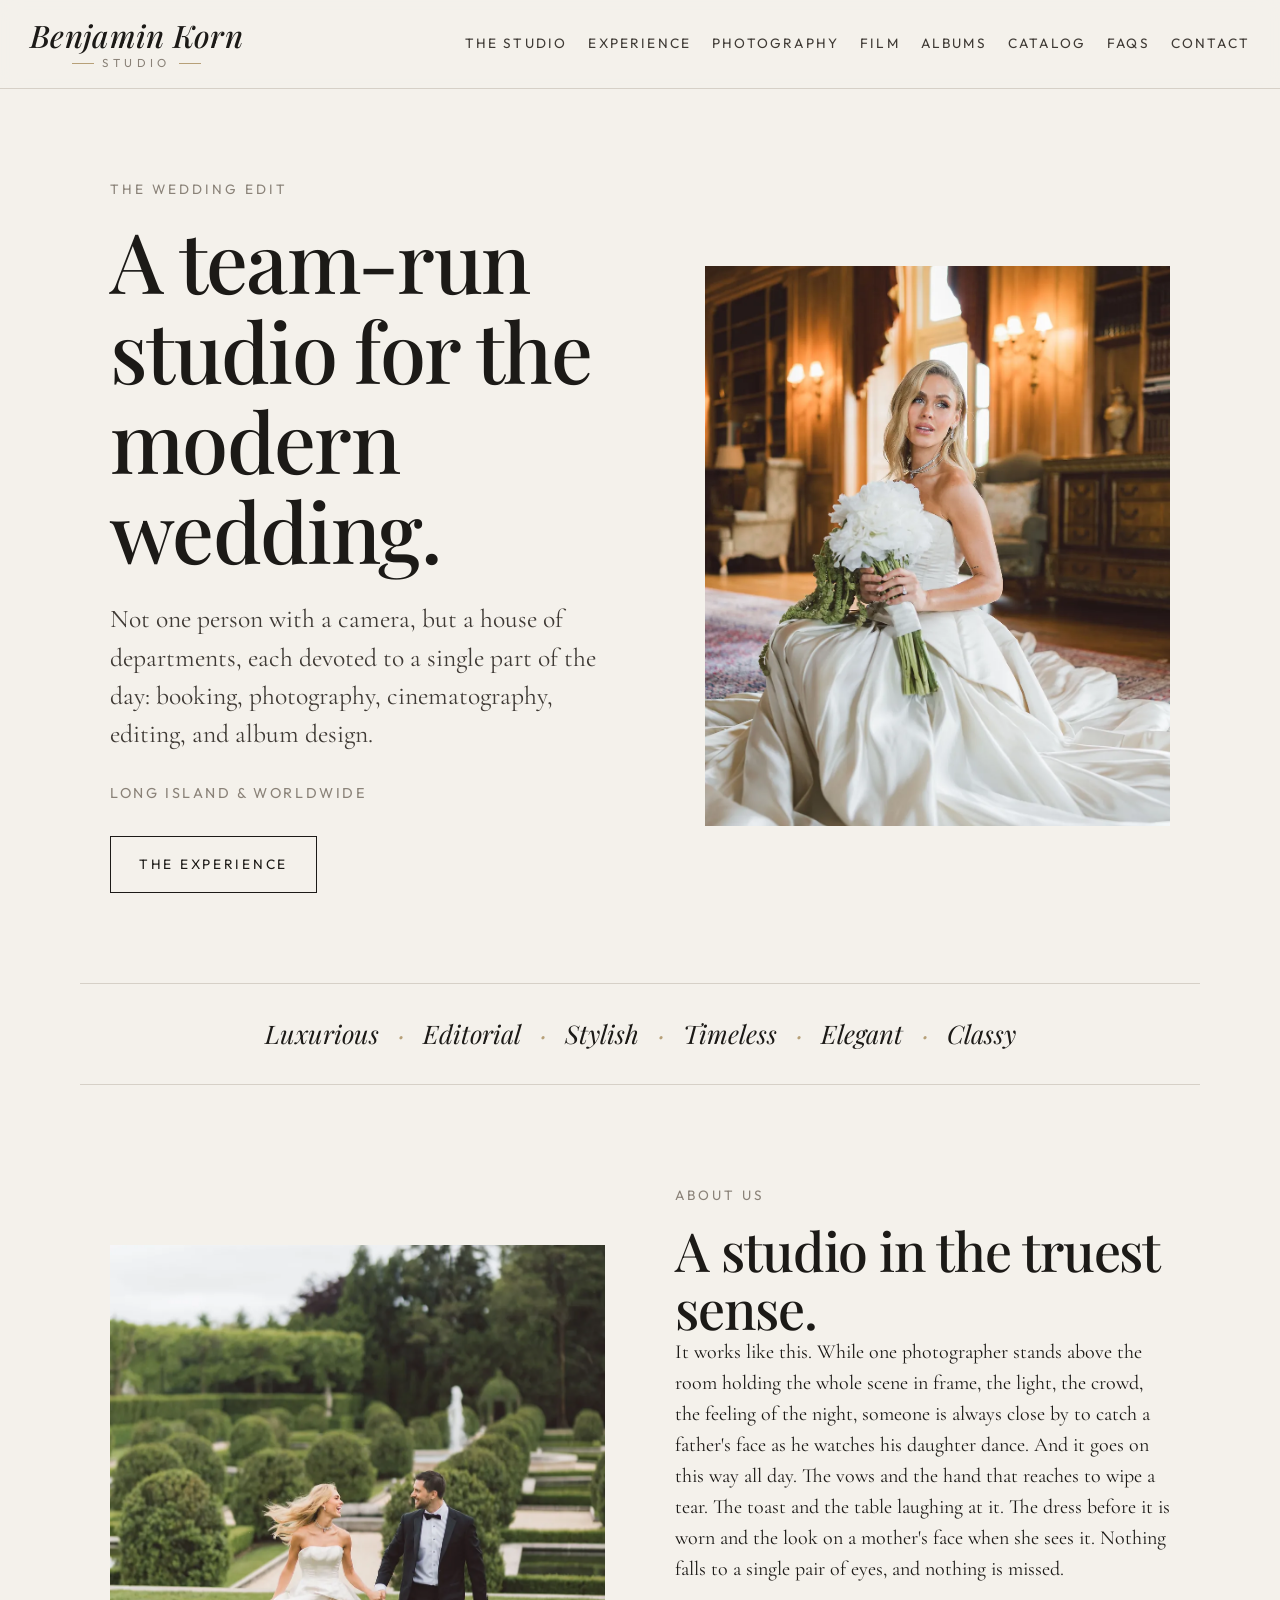
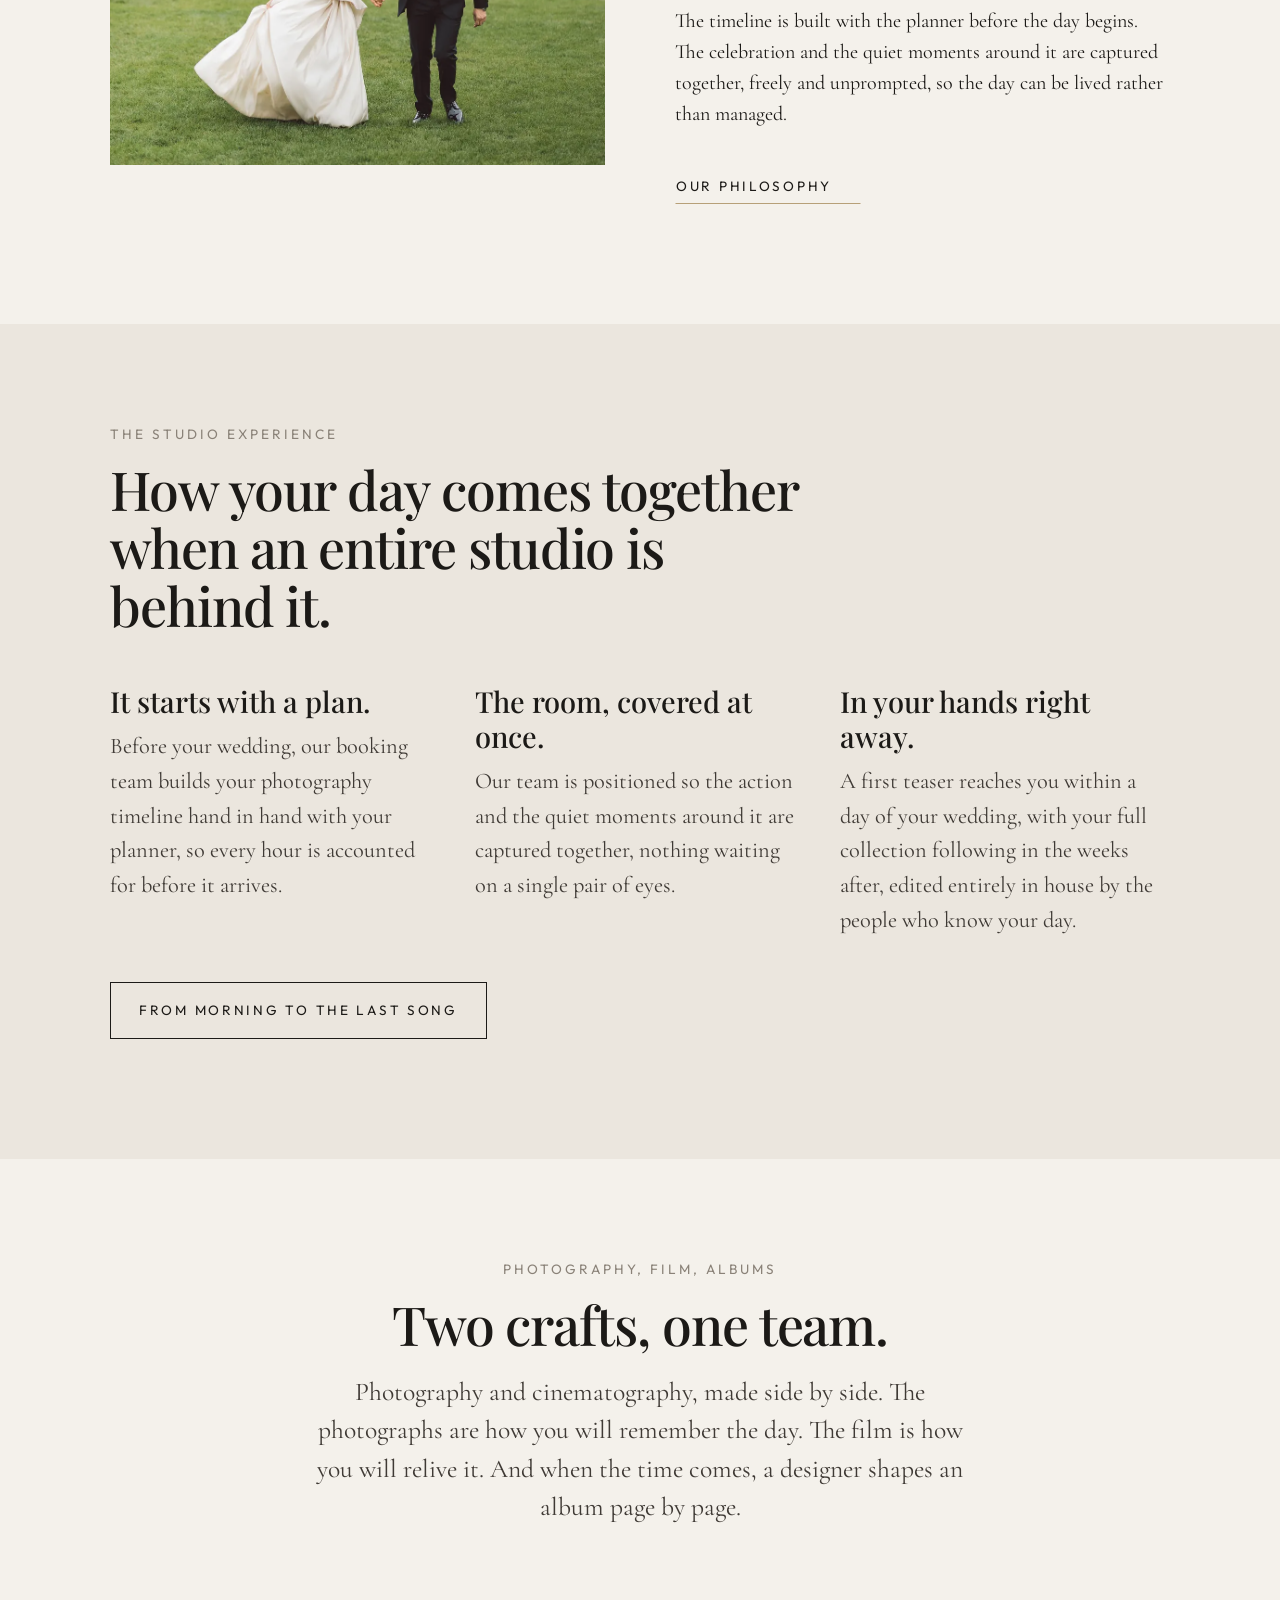
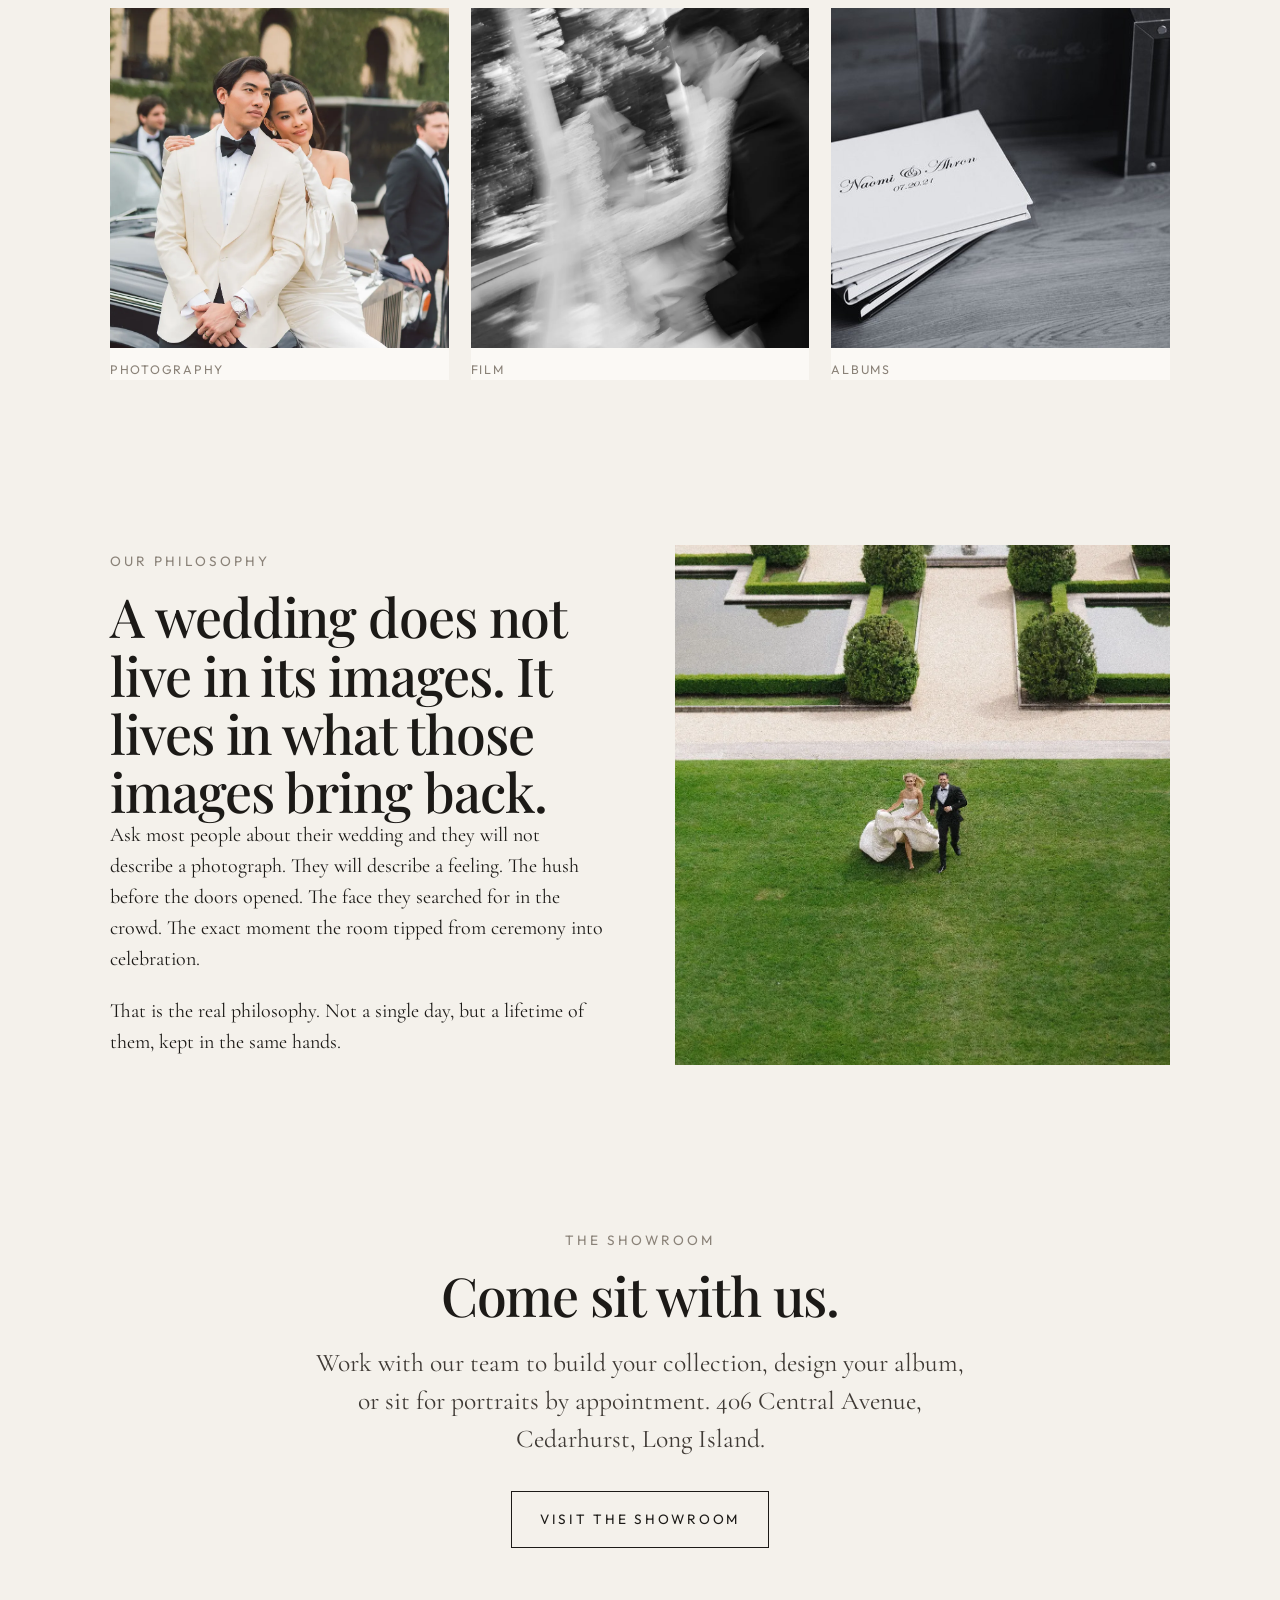
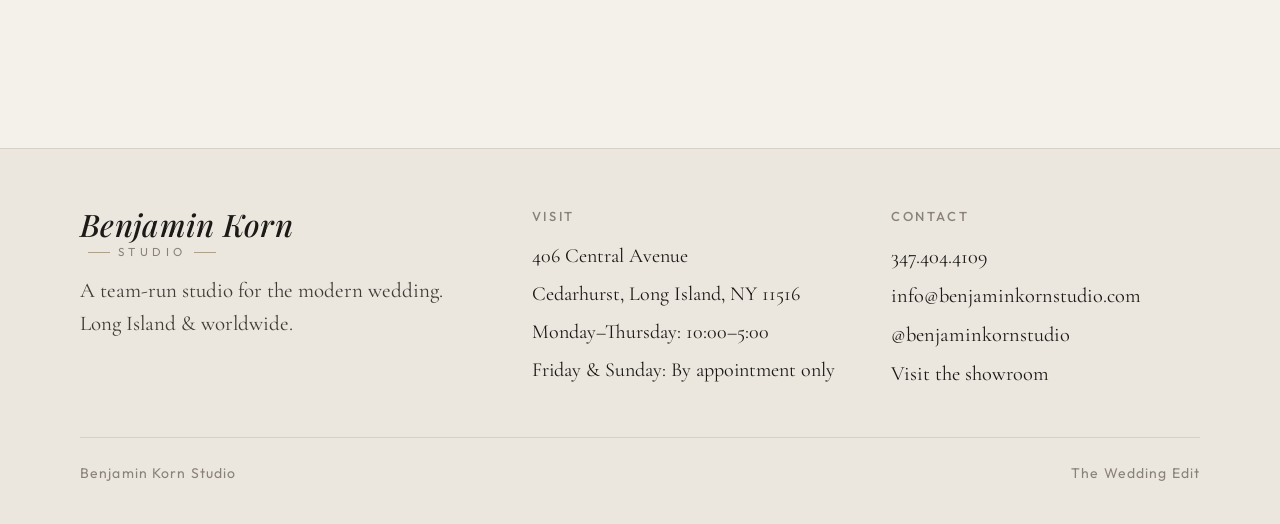
==== index.html @ 7029fe91 "Add files via upload" ====
<!DOCTYPE html>
<html lang="en">
<head>
  <meta charset="utf-8">
  <meta name="viewport" content="width=device-width, initial-scale=1">
  <title>Benjamin Korn Studio</title>
  <meta name="description" content="A team-run studio for the modern wedding. Long Island and worldwide. Photography, cinematography, and albums by Benjamin Korn Studio.">
  <link rel="preconnect" href="https://fonts.googleapis.com">
  <link rel="preconnect" href="https://fonts.gstatic.com" crossorigin>
  <link href="https://fonts.googleapis.com/css2?family=Cormorant+Garamond:ital,wght@0,400;0,500;0,600;1,400;1,500&family=Outfit:wght@300;400;500&family=Playfair+Display:ital,wght@0,400;0,500;0,600;1,400;1,500&display=swap" rel="stylesheet">
  <link rel="stylesheet" href="styles.css">
</head>
<body>
<header class="site-header">
  <div class="header-inner">
    <a class="logo" href="index.html">
      <span class="logo-script">Benjamin Korn</span>
      <span class="logo-sub">Studio</span>
    </a>
    <button class="nav-toggle" type="button" aria-label="Open menu" aria-expanded="false"><span></span></button>
    <nav>
        <a href="about.html">The Studio</a>
        <a href="experience.html">Experience</a>
        <a href="photography.html">Photography</a>
        <a href="cinematography.html">Film</a>
        <a href="albums.html">Albums</a>
        <a href="catalog.html">Catalog</a>
        <a href="faqs.html">FAQs</a>
        <a href="contact.html">Contact</a>
    </nav>
  </div>
</header>
<main>

<section class="hero">
  <div class="wrap hero-grid">
    <div class="reveal">
      <span class="kicker">The Wedding Edit</span>
      <h1>A team-run studio for the modern wedding.</h1>
      <p class="lede">Not one person with a camera, but a house of departments, each devoted to a single part of the day: booking, photography, cinematography, editing, and album design.</p>
      <p class="tag">Long Island &amp; worldwide</p>
      <p style="margin-top:1.6rem"><a class="btn" href="experience.html">The experience</a></p>
    </div>
    <figure class="frame frame-calm reveal">
      <img src="px-18253479854.webp" width="1067" height="1600" alt="A bride in a white gown, photographed in a sunlit room">
    </figure>
  </div>
</section>

<div class="style-row wrap reveal">
  <span>Luxurious</span><span>Editorial</span><span>Stylish</span><span>Timeless</span><span>Elegant</span><span>Classy</span>
</div>

<section class="section">
  <div class="wrap split">
    <figure class="frame frame-calm frame-low reveal">
      <img src="px-18253479932.webp" width="1067" height="1600" alt="A couple walking a formal garden path">
    </figure>
    <div class="split-text reveal">
      <span class="kicker">About us</span>
      <h2>A studio in the truest sense.</h2>
      <div class="prose">
        <p>It works like this. While one photographer stands above the room holding the whole scene in frame, the light, the crowd, the feeling of the night, someone is always close by to catch a father's face as he watches his daughter dance. And it goes on this way all day. The vows and the hand that reaches to wipe a tear. The toast and the table laughing at it. The dress before it is worn and the look on a mother's face when she sees it. Nothing falls to a single pair of eyes, and nothing is missed.</p>
        <p>The timeline is built with the planner before the day begins. The celebration and the quiet moments around it are captured together, freely and unprompted, so the day can be lived rather than managed.</p>
      </div>
      <p style="margin-top:1.4rem"><a class="btn btn-ghost" href="about.html">Our philosophy</a></p>
    </div>
  </div>
</section>

<section class="section" style="background:var(--bg-warm)">
  <div class="wrap">
    <div class="reveal" style="max-width:36rem;margin-bottom:2.5rem">
      <span class="kicker">The studio experience</span>
      <h2>How your day comes together when an entire studio is behind it.</h2>
    </div>
    <div class="steps">
      <article class="step reveal">
        <h3>It starts with a plan.</h3>
        <p>Before your wedding, our booking team builds your photography timeline hand in hand with your planner, so every hour is accounted for before it arrives.</p>
      </article>
      <article class="step reveal">
        <h3>The room, covered at once.</h3>
        <p>Our team is positioned so the action and the quiet moments around it are captured together, nothing waiting on a single pair of eyes.</p>
      </article>
      <article class="step reveal">
        <h3>In your hands right away.</h3>
        <p>A first teaser reaches you within a day of your wedding, with your full collection following in the weeks after, edited entirely in house by the people who know your day.</p>
      </article>
    </div>
    <p class="reveal" style="margin-top:2.2rem"><a class="btn" href="experience.html">From morning to the last song</a></p>
  </div>
</section>

<section class="section">
  <div class="wrap">
    <div class="reveal" style="text-align:center;max-width:34rem;margin:0 auto 2.5rem">
      <span class="kicker">Photography, film, albums</span>
      <h2>Two crafts, one team.</h2>
      <p class="lede" style="margin:1rem auto 0">Photography and cinematography, made side by side. The photographs are how you will remember the day. The film is how you will relive it. And when the time comes, a designer shapes an album page by page.</p>
    </div>
    <div class="trio">
      <figure class="frame reveal">
        <img src="px-18253474920.webp" width="1067" height="1600" alt="A couple with their wedding party and a vintage car">
        <figcaption class="img-caption"><a href="photography.html">Photography</a></figcaption>
      </figure>
      <figure class="frame reveal">
        <img src="px-20918813502.webp" width="1067" height="1600" alt="A couple in motion, photographed for film">
        <figcaption class="img-caption"><a href="cinematography.html">Film</a></figcaption>
      </figure>
      <figure class="frame reveal">
        <img src="photo-29.jpg" width="800" height="533" alt="Handcrafted wedding albums">
        <figcaption class="img-caption"><a href="albums.html">Albums</a></figcaption>
      </figure>
    </div>
  </div>
</section>

<section class="section-tight">
  <div class="wrap split">
    <div class="split-text reveal">
      <span class="kicker">Our philosophy</span>
      <h2>A wedding does not live in its images. It lives in what those images bring back.</h2>
      <div class="prose">
        <p>Ask most people about their wedding and they will not describe a photograph. They will describe a feeling. The hush before the doors opened. The face they searched for in the crowd. The exact moment the room tipped from ceremony into celebration.</p>
        <p>That is the real philosophy. Not a single day, but a lifetime of them, kept in the same hands.</p>
      </div>
    </div>
    <figure class="frame frame-calm reveal">
      <img src="px-18253480000.webp" width="1067" height="1600" alt="A couple seated on a formal garden lawn">
    </figure>
  </div>
</section>

<section class="section" style="text-align:center">
  <div class="wrap reveal" style="max-width:36rem;margin:0 auto">
    <span class="kicker">The showroom</span>
    <h2>Come sit with us.</h2>
    <p class="lede" style="margin:1rem auto 1.6rem">Work with our team to build your collection, design your album, or sit for portraits by appointment. 406 Central Avenue, Cedarhurst, Long Island.</p>
    <a class="btn" href="contact.html">Visit the showroom</a>
  </div>
</section>

</main>
<footer class="site-footer">
  <div class="footer-inner">
    <div class="footer-brand">
      <a class="logo" href="index.html">
        <span class="logo-script">Benjamin Korn</span>
        <span class="logo-sub">Studio</span>
      </a>
      <p>A team-run studio for the modern wedding. Long Island &amp; worldwide.</p>
    </div>
    <div>
      <h3>Visit</h3>
      <ul>
        <li>406 Central Avenue</li>
        <li>Cedarhurst, Long Island, NY 11516</li>
        <li>Monday–Thursday: 10:00–5:00</li>
        <li>Friday &amp; Sunday: By appointment only</li>
      </ul>
    </div>
    <div>
      <h3>Contact</h3>
      <ul>
        <li><a href="tel:+13474044109">347.404.4109</a></li>
        <li><a href="mailto:info@benjaminkornstudio.com">info@benjaminkornstudio.com</a></li>
        <li><a href="https://www.instagram.com/benjaminkornstudio/">@benjaminkornstudio</a></li>
        <li><a href="contact.html">Visit the showroom</a></li>
      </ul>
    </div>
  </div>
  <div class="footer-meta">
    <span>Benjamin Korn Studio</span>
    <span>The Wedding Edit</span>
  </div>
</footer>
<script src="main.js"></script>
</body>
</html>
---- styles.css ----
/* Benjamin Korn Studio — first draft
   Palette: off-white / stone / ink
   Type: Playfair Display + Cormorant Garamond (serif) and Outfit (sans)
*/
:root{
  --bg:#F4F1EB;
  --bg-warm:#EBE6DE;
  --paper:#FBF9F5;
  --stone:#B7AFA4;
  --stone-dark:#8A8278;
  --ink:#1C1A17;
  --ink-soft:#3F3A35;
  --line:#D6D0C7;
  --gold:#B7A078;
  --gold-dim:#C9B89A;
  --max:1120px;
  --wide:1280px;
  --serif:"Playfair Display",Georgia,serif;
  --serif-body:"Cormorant Garamond",Georgia,serif;
  --sans:"Outfit",system-ui,sans-serif;
  --ease:cubic-bezier(.22,.61,.36,1);
}
*{box-sizing:border-box}
html{scroll-behavior:smooth}
html,body{margin:0;padding:0;background:var(--bg);color:var(--ink);font-family:var(--serif-body);font-size:20px;line-height:1.55;font-weight:400;-webkit-font-smoothing:antialiased}
img{max-width:100%;height:auto;display:block;color:var(--stone-dark)}
figure{margin:0}
:focus-visible{outline:1px solid var(--gold);outline-offset:3px}
a{color:inherit;text-decoration:none}
button{font:inherit;background:none;border:0;color:inherit;cursor:pointer}
.sr-only{position:absolute;width:1px;height:1px;overflow:hidden;clip:rect(0,0,0,0)}

/* Header */
.site-header{position:sticky;top:0;z-index:40;background:rgba(244,241,235,.92);backdrop-filter:blur(10px);border-bottom:1px solid var(--line)}
.header-inner{max-width:var(--wide);margin:0 auto;padding:1rem 1.5rem;display:flex;align-items:center;justify-content:space-between;gap:1.5rem}
.logo{display:flex;flex-direction:column;align-items:center;line-height:1;flex:0 0 auto}
.logo-script{font-family:var(--serif);font-style:italic;font-weight:500;font-size:1.55rem;letter-spacing:.01em}
.logo-sub{font-family:var(--sans);font-weight:400;font-size:.58rem;letter-spacing:.38em;text-transform:uppercase;color:var(--stone-dark);margin-top:.28rem}
.logo-sub::before,.logo-sub::after{content:"";display:inline-block;width:1.1rem;height:1px;background:var(--gold);vertical-align:middle;margin:0 .4rem}
nav{display:flex;flex-wrap:wrap;gap:.15rem 1.05rem;justify-content:flex-end}
nav a{font-family:var(--sans);font-size:.68rem;letter-spacing:.16em;text-transform:uppercase;color:var(--ink-soft);padding:.25rem 0;border-bottom:1px solid transparent;transition:color .3s var(--ease),border-color .3s}
nav a:hover,nav a[aria-current="page"]{color:var(--ink);border-bottom-color:var(--gold)}
.nav-toggle{display:none;width:2.4rem;height:2.4rem;position:relative}
.nav-toggle span,.nav-toggle span:before,.nav-toggle span:after{position:absolute;left:.5rem;right:.5rem;height:1px;background:var(--ink);content:"";transition:transform .3s}
.nav-toggle span{top:50%}
.nav-toggle span:before{top:-6px}
.nav-toggle span:after{top:6px}
.nav-toggle[aria-expanded="true"] span{background:transparent}
.nav-toggle[aria-expanded="true"] span:before{top:0;transform:rotate(45deg)}
.nav-toggle[aria-expanded="true"] span:after{top:0;transform:rotate(-45deg)}

/* Footer */
.site-footer{border-top:1px solid var(--line);margin-top:5rem;padding:3rem 1.5rem 2rem;background:var(--bg-warm)}
.footer-inner{max-width:var(--max);margin:0 auto;display:grid;grid-template-columns:1.3fr 1fr 1fr;gap:2.5rem}
.footer-brand .logo{align-items:flex-start}
.footer-brand p{margin:.9rem 0 0;font-size:1.05rem;max-width:20rem;color:var(--ink-soft)}
.site-footer h3{font-family:var(--sans);font-size:.65rem;letter-spacing:.2em;text-transform:uppercase;font-weight:500;margin:0 0 .8rem;color:var(--stone-dark)}
.site-footer ul{list-style:none;margin:0;padding:0}
.site-footer li{margin:0 0 .35rem}
.site-footer a{font-size:1.02rem}
.site-footer a:hover{color:var(--gold)}
.footer-meta{max-width:var(--max);margin:2rem auto 0;padding-top:1.25rem;border-top:1px solid var(--line);display:flex;justify-content:space-between;gap:1rem;flex-wrap:wrap;font-family:var(--sans);font-size:.7rem;letter-spacing:.08em;color:var(--stone-dark)}

/* Layout */
.wrap{max-width:var(--max);margin:0 auto;padding:0 1.5rem}
.section{padding:5rem 0}
.section-tight{padding:3.25rem 0}
.kicker{font-family:var(--sans);font-size:.68rem;letter-spacing:.22em;text-transform:uppercase;color:var(--stone-dark);display:block;margin-bottom:.75rem}
h1,h2,.display{font-family:var(--serif);font-weight:500;letter-spacing:-.02em;line-height:1.08;margin:0}
h1{font-size:clamp(2.6rem,6.5vw,5.1rem)}
h2{font-size:clamp(2rem,4.2vw,3.4rem)}
h3{font-family:var(--serif);font-weight:500;font-size:clamp(1.35rem,2.2vw,1.8rem);margin:0 0 .5rem;line-height:1.2}
.lede{font-size:clamp(1.2rem,2vw,1.45rem);line-height:1.5;color:var(--ink-soft);max-width:38rem}
.prose{max-width:40rem}
.prose p{margin:0 0 1.05rem}
.prose p:last-child{margin-bottom:0}
.split{display:grid;grid-template-columns:1fr 1fr;gap:3.5rem;align-items:center}
.split.reverse{direction:rtl}
.split.reverse>*{direction:ltr}
.split-text{max-width:34rem}
.rule{border:0;border-top:1px solid var(--line);margin:0}
.btn{display:inline-block;font-family:var(--sans);font-size:.68rem;letter-spacing:.2em;text-transform:uppercase;padding:.85rem 1.4rem;border:1px solid var(--ink);color:var(--ink);transition:background .3s,color .3s}
.btn:hover{background:var(--ink);color:var(--bg)}
.btn-ghost{border-color:transparent;padding-left:0;border-bottom:1px solid var(--gold);border-radius:0;padding-bottom:.3rem}
.btn-ghost:hover{background:none;color:var(--ink);border-bottom-color:var(--ink)}

/* Imagery — calm, contained, not full-bleed */
.frame{background:var(--paper);padding:0}
.frame img{width:100%;height:auto;object-fit:cover}
.frame-portrait{max-width:26rem}
.frame-calm img{width:100%;height:520px;max-height:520px;object-fit:cover;object-position:center 48%}
.frame-low img{object-position:center 62%}
.img-caption{font-family:var(--sans);font-size:.62rem;letter-spacing:.14em;text-transform:uppercase;color:var(--stone-dark);margin-top:.6rem}
.pair{display:grid;grid-template-columns:1fr 1fr;gap:1.25rem;align-items:end}
.trio{display:grid;grid-template-columns:1fr 1fr 1fr;gap:1.1rem;align-items:end}
.trio .frame img{width:100%;height:340px;max-height:340px;object-fit:cover;object-position:center 45%}
.trio .frame:nth-child(2){margin-top:1.6rem}
.trio .frame:nth-child(3){margin-top:.8rem}
.gallery{display:grid;grid-template-columns:repeat(2,1fr);gap:1.25rem 1.1rem}
.gallery.tight{grid-template-columns:repeat(4,1fr);gap:.85rem}
.gallery figure{margin:0}
.gallery .frame img,.gallery img{width:100%;height:380px;max-height:380px;object-fit:cover}

/* Hero */
.hero{padding:4.5rem 0 3.5rem}
.hero-grid{display:grid;grid-template-columns:1.05fr .95fr;gap:4rem;align-items:center}
.hero .frame img{width:100%;height:560px;max-height:560px;object-fit:cover;object-position:center 42%}
.hero h1{margin:.15rem 0 1.1rem}
.hero .tag{font-family:var(--sans);font-size:.72rem;letter-spacing:.18em;text-transform:uppercase;color:var(--stone-dark);margin-top:1.4rem}

/* Style words */
.style-row{display:flex;flex-wrap:wrap;justify-content:center;gap:.15rem 0;padding:1.5rem 0;border-top:1px solid var(--line);border-bottom:1px solid var(--line)}
.style-row span{font-family:var(--serif);font-style:italic;font-size:clamp(1.15rem,2vw,1.55rem);color:var(--ink);padding:0 1.1rem;position:relative}
.style-row span+span:before{content:"·";position:absolute;left:-.15rem;color:var(--gold)}

/* Cards / steps */
.steps{display:grid;grid-template-columns:repeat(3,1fr);gap:2rem 1.75rem}
.step h3{font-family:var(--serif);font-size:1.45rem}
.step p{margin:.4rem 0 0;color:var(--ink-soft);font-size:1.12rem}
.depts{display:grid;grid-template-columns:1fr 1fr;gap:1.75rem 2.5rem}
.dept h3{font-family:var(--sans);font-size:.72rem;letter-spacing:.16em;text-transform:uppercase;font-weight:500}
.faq-list{max-width:46rem;margin:0 auto}
.faq-item{border-top:1px solid var(--line);padding:1.35rem 0}
.faq-item:last-child{border-bottom:1px solid var(--line)}
.faq-item h3{font-size:1.35rem}
.faq-item p{margin:.4rem 0 0;color:var(--ink-soft)}

/* Catalog spreads */
.spreads{display:grid;grid-template-columns:repeat(3,1fr);gap:1.2rem}
.spreads img{width:100%;box-shadow:0 8px 30px rgba(28,26,23,.06);background:#fff}

/* Contact */
.contact-grid{display:grid;grid-template-columns:1fr 1fr;gap:3.5rem}
.contact-block p{margin:.2rem 0;font-size:1.2rem}
.contact-block a:hover{border-bottom:1px solid var(--gold)}

/* Motion */
.reveal{opacity:0;transform:translateY(18px);animation:none}
.reveal.in{animation:rise .9s var(--ease) forwards}
@keyframes rise{to{opacity:1;transform:none}}
@media (prefers-reduced-motion:reduce){
  .reveal,.reveal.in{opacity:1;transform:none;animation:none}
  html{scroll-behavior:auto}
}

@media (max-width:860px){
  html,body{font-size:18px}
  .header-inner{flex-wrap:wrap}
  .nav-toggle{display:block}
  nav{display:none;width:100%;flex-direction:column;gap:.5rem;padding:.5rem 0 1rem}
  nav.open{display:flex}
  .hero{padding:1.75rem 0 2rem}
  .hero-grid .frame{order:-1;margin-bottom:1.75rem}
  .hero .frame img{height:360px;max-height:360px;object-position:center 40%}
  .hero-grid,.split,.split.reverse,.pair,.trio,.steps,.depts,.footer-inner,.contact-grid,.gallery.tight,.spreads{grid-template-columns:1fr;direction:ltr}
  .trio .frame:nth-child(2),.trio .frame:nth-child(3){margin-top:0}
  .frame-calm img{height:400px;max-height:400px}
  .trio .frame img{height:300px;max-height:300px}
  .gallery .frame img,.gallery img{height:280px;max-height:280px}
  .btn{text-align:center}
  .section{padding:3.25rem 0}
  .gallery{grid-template-columns:1fr 1fr}
}
@media (max-width:520px){
  .gallery{grid-template-columns:1fr}
  nav a{font-size:.78rem}
}
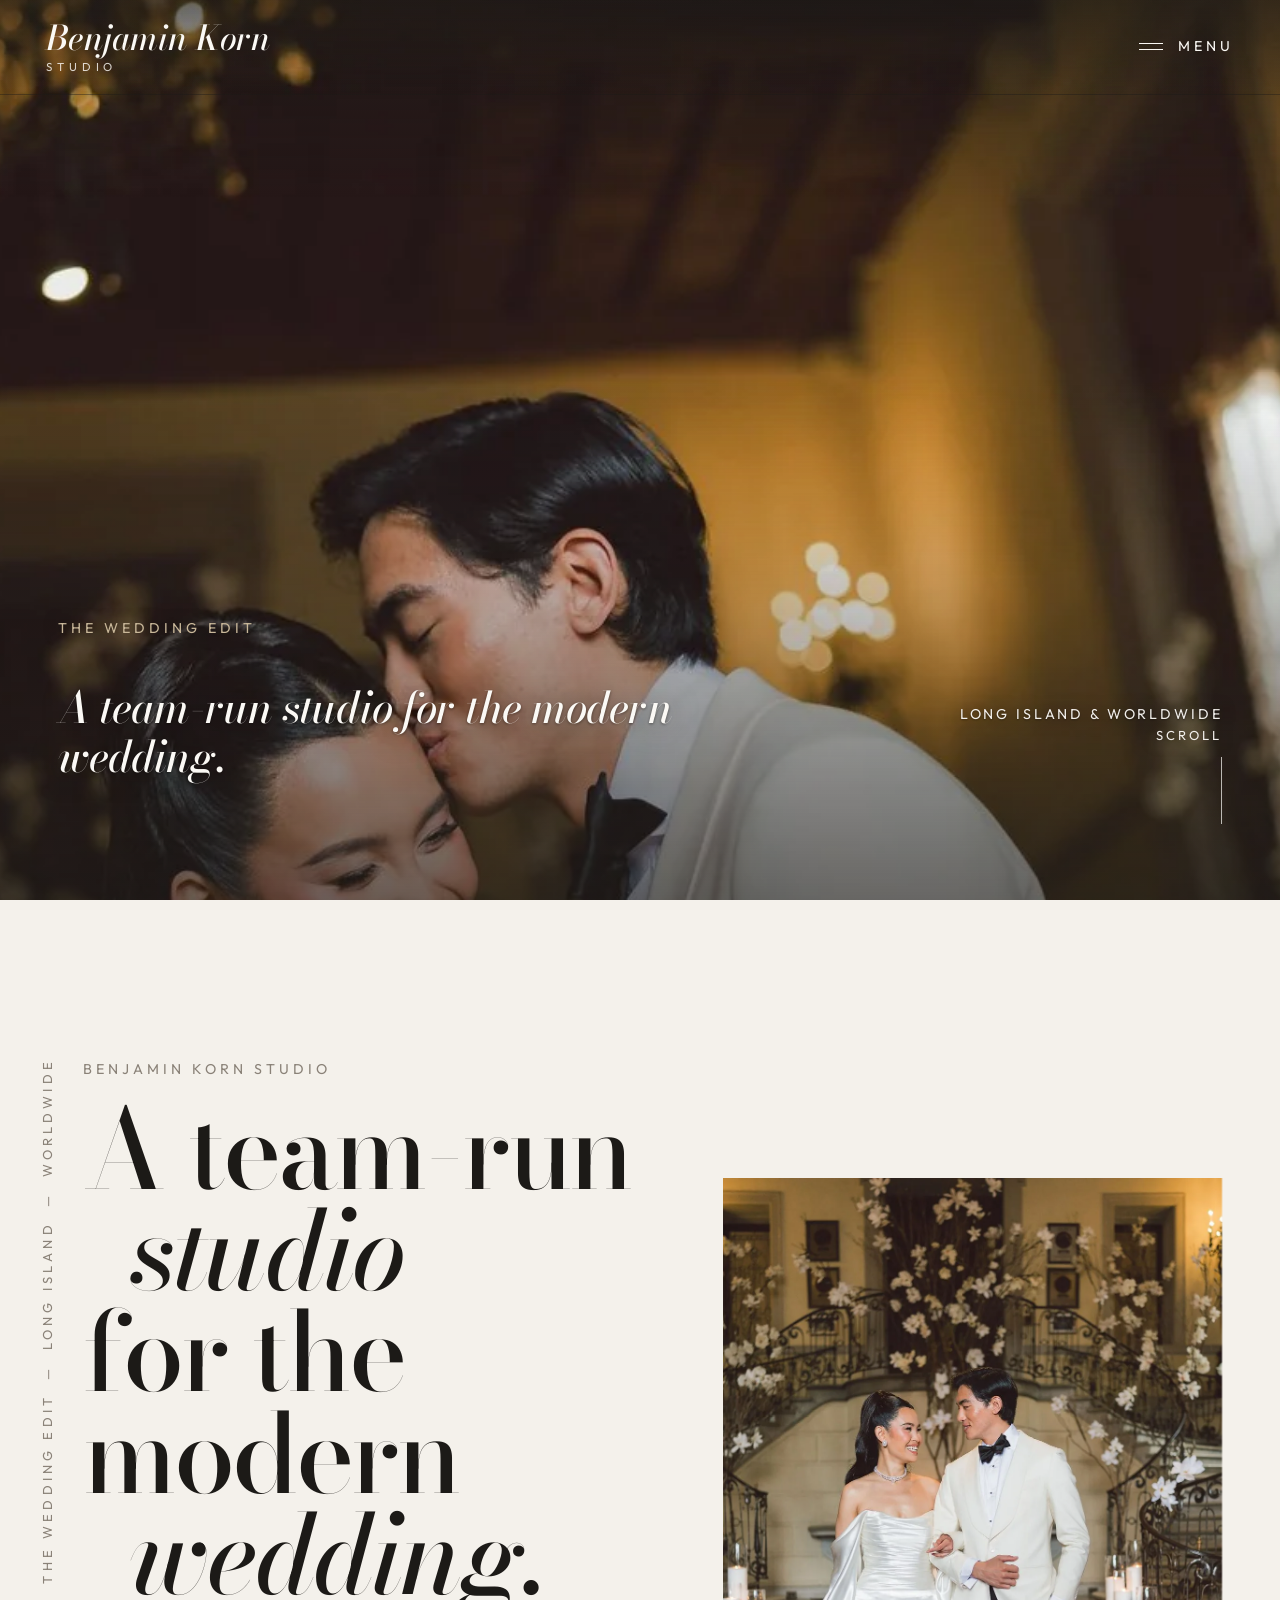
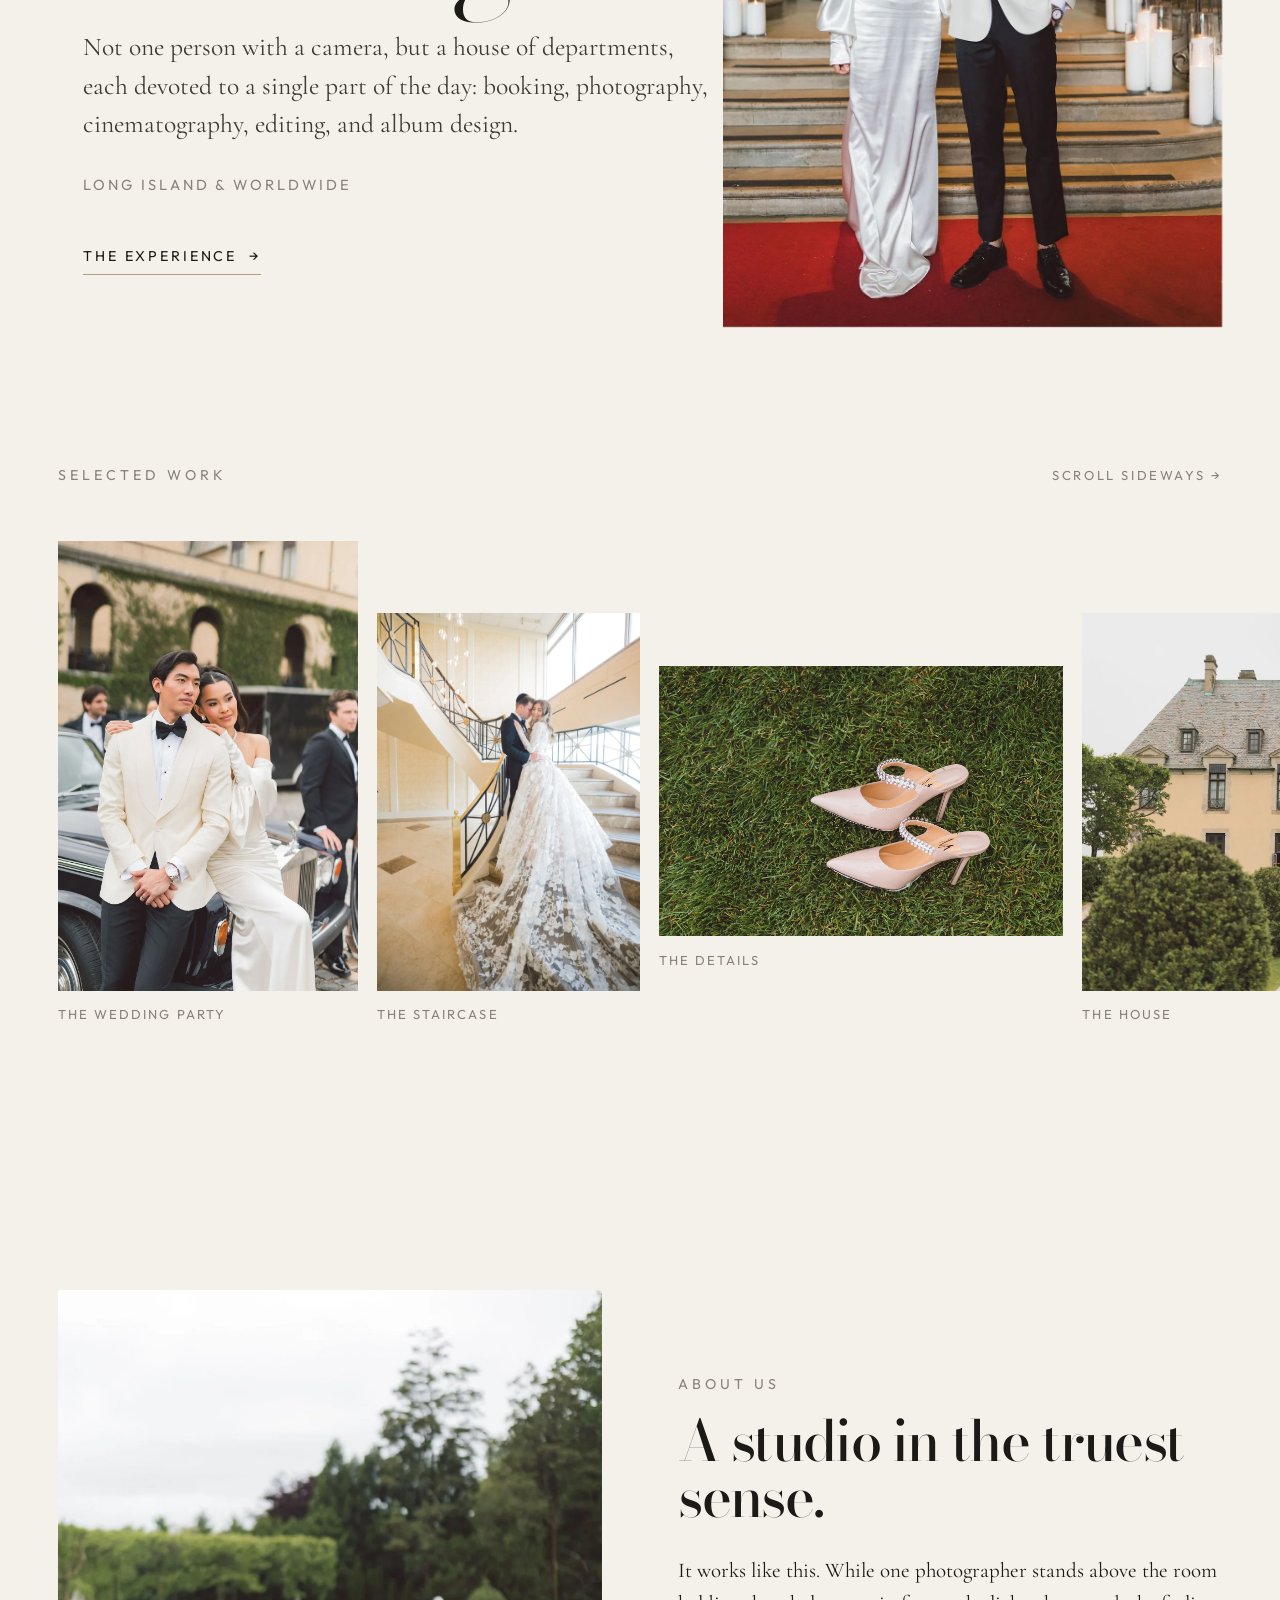
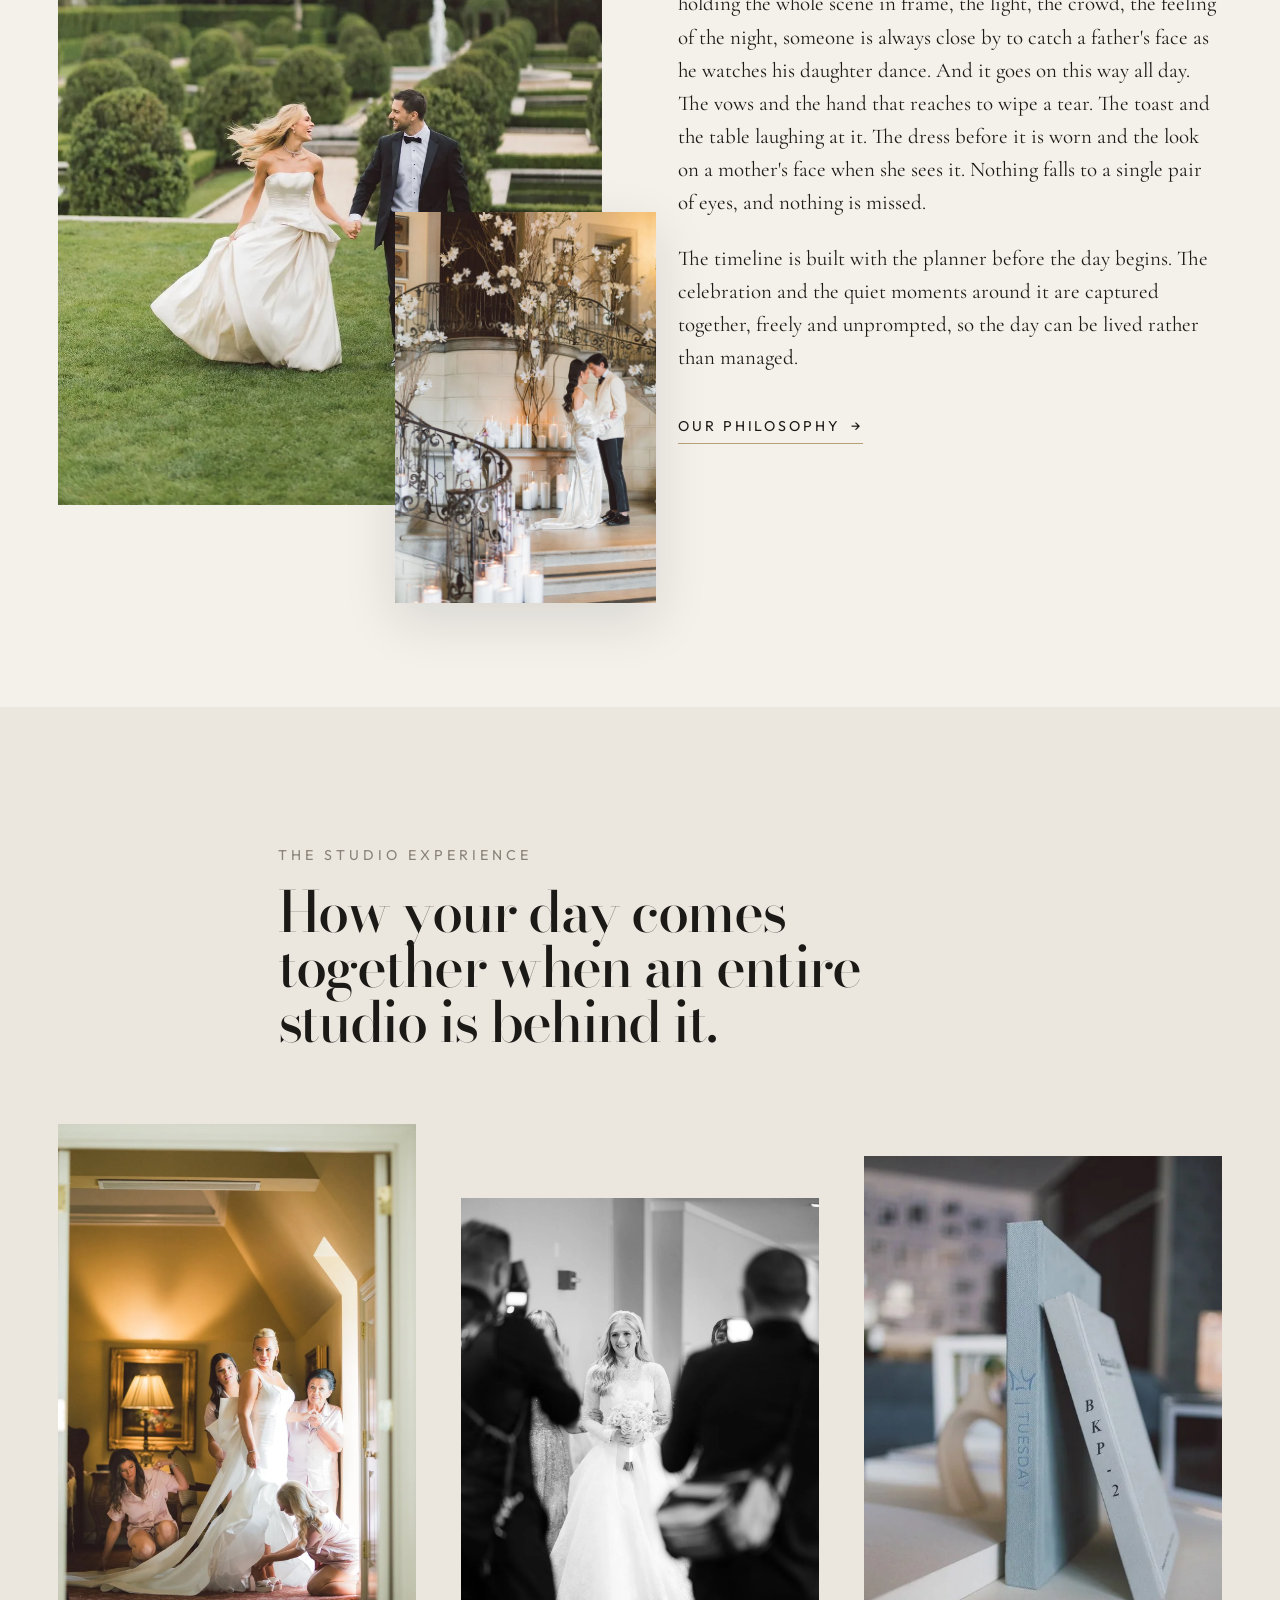
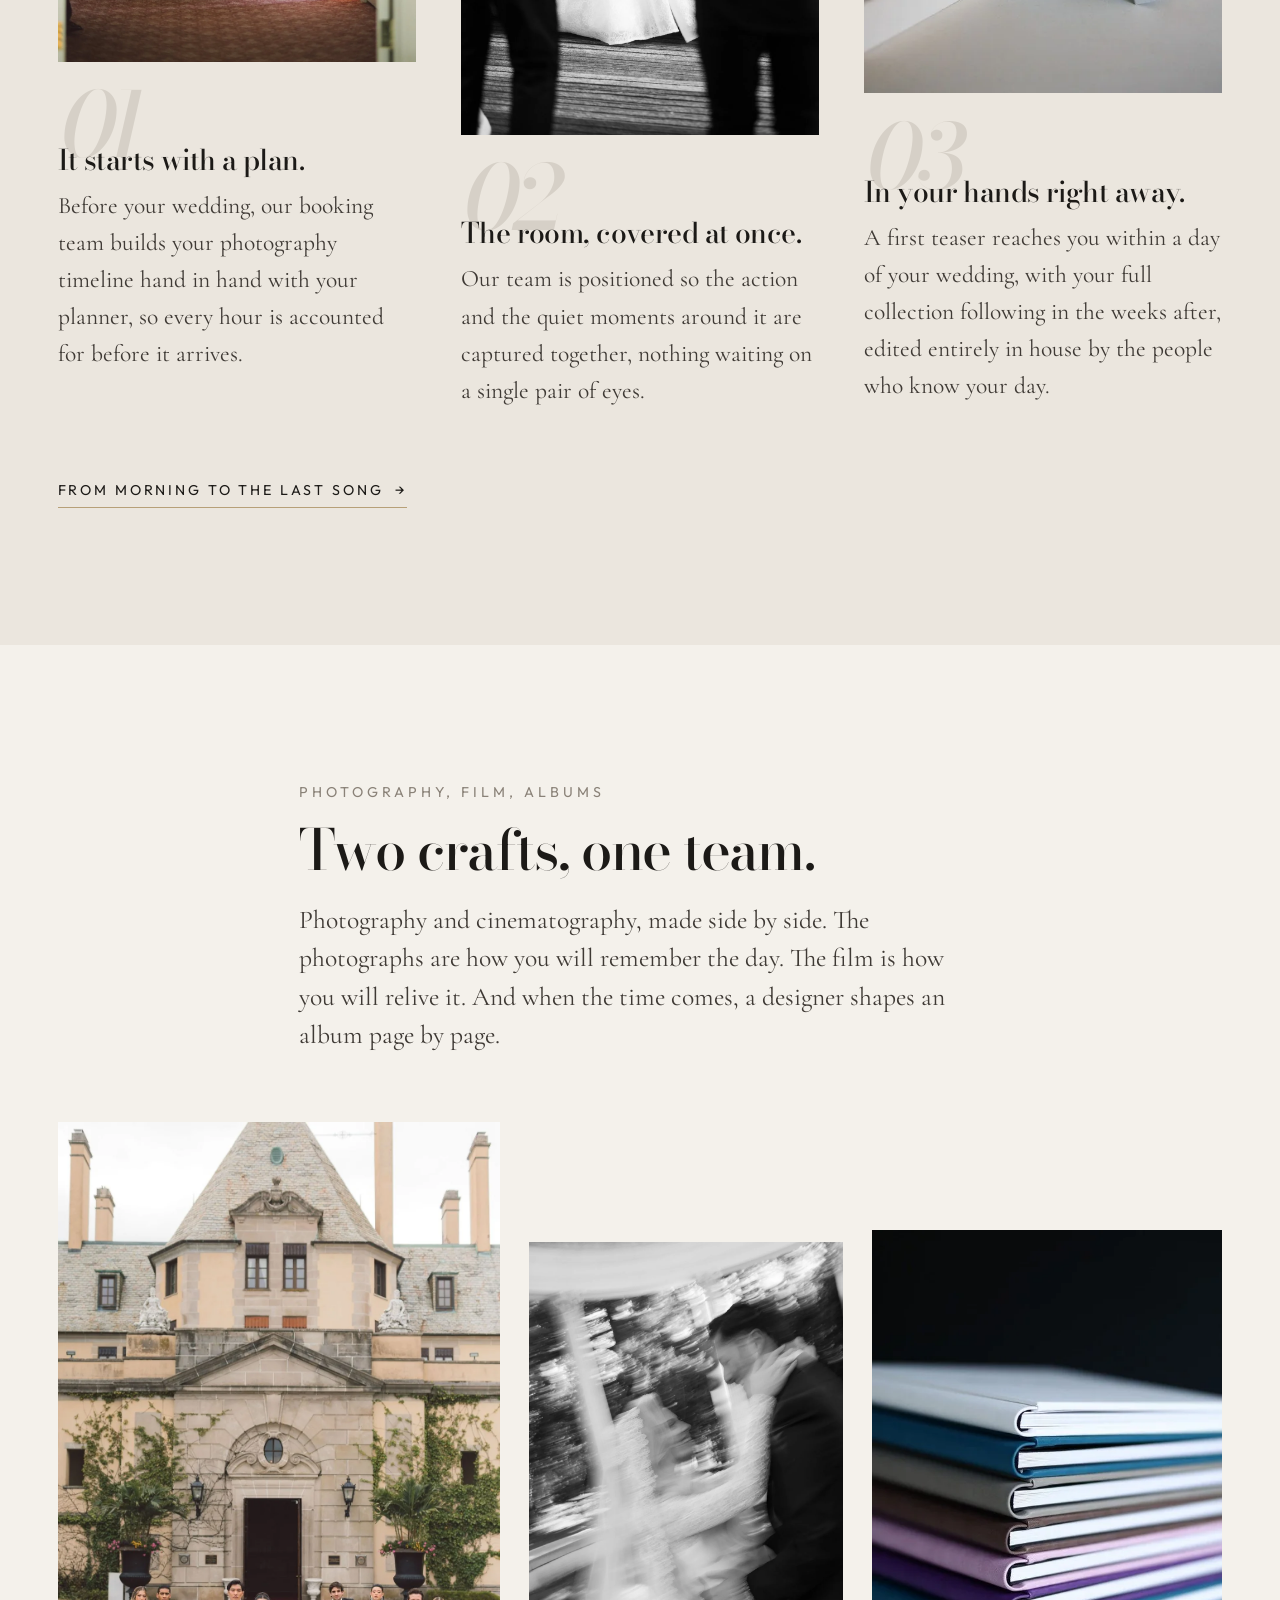
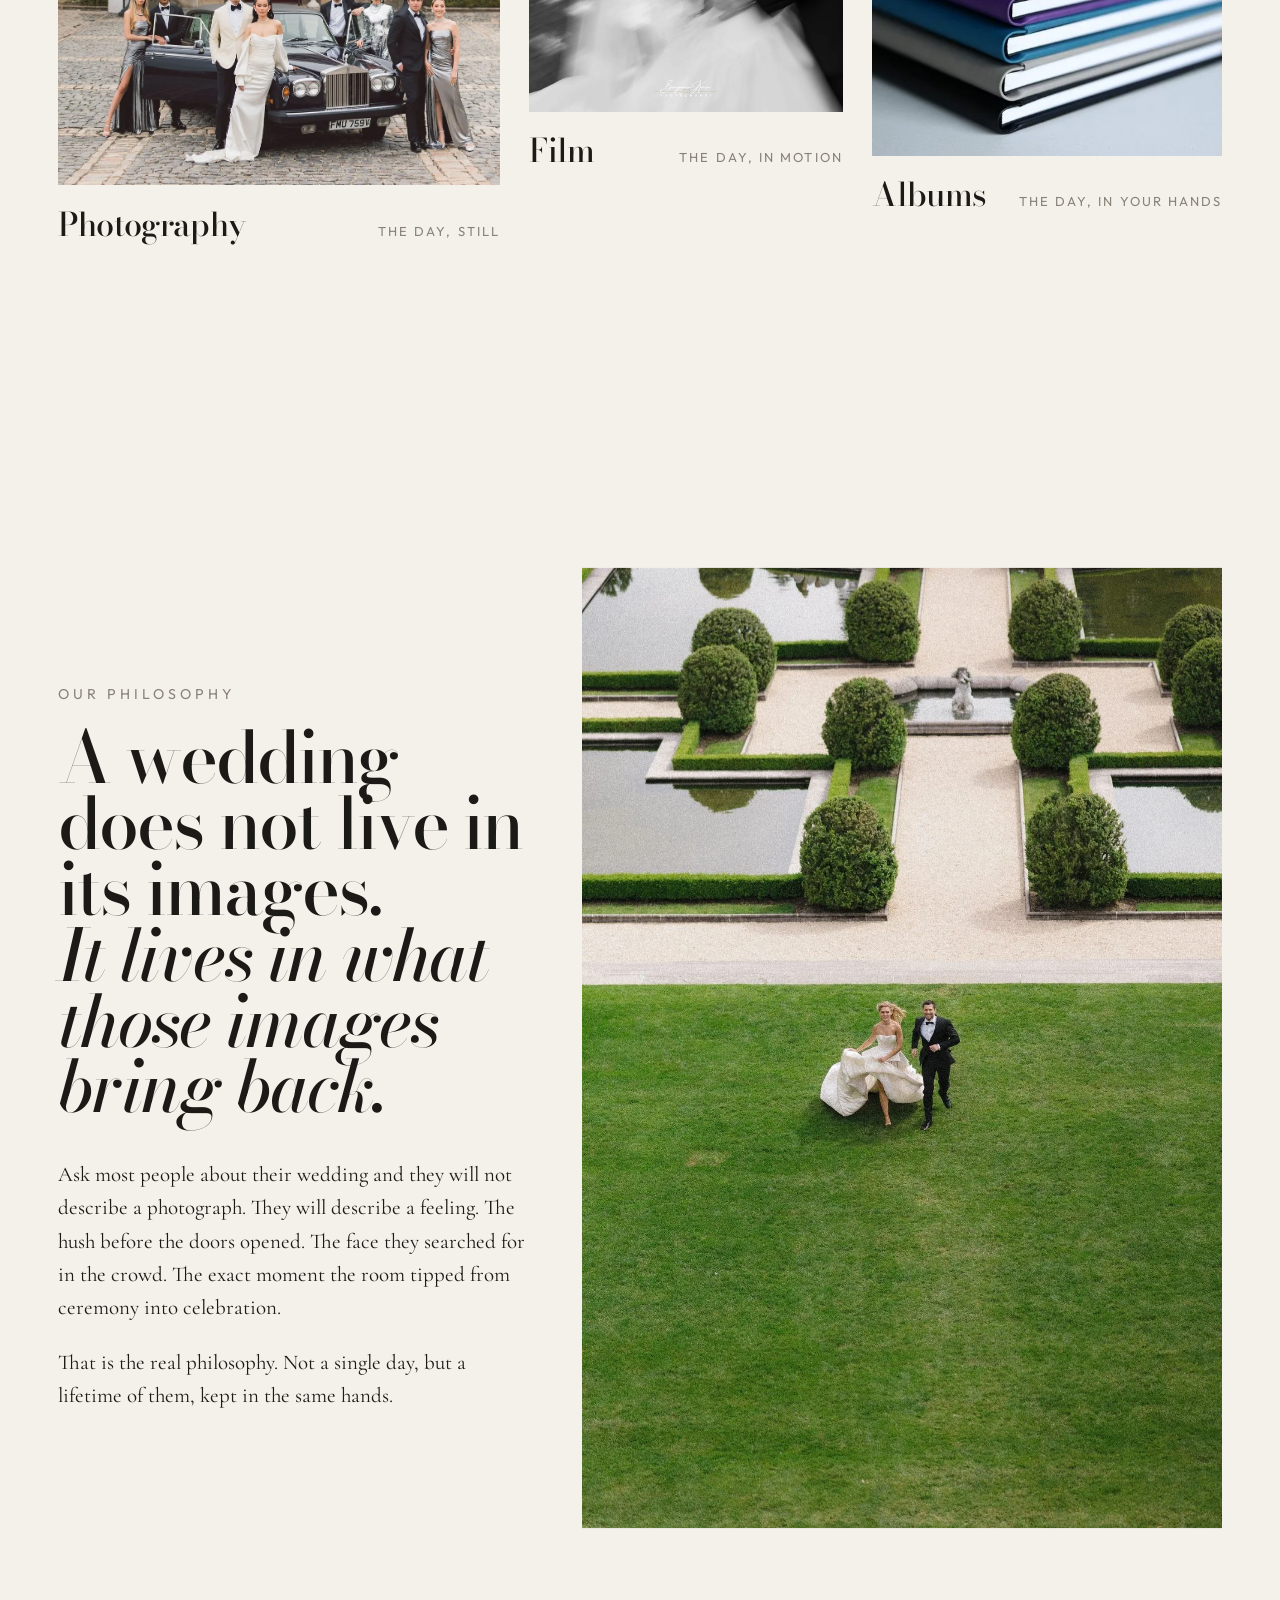
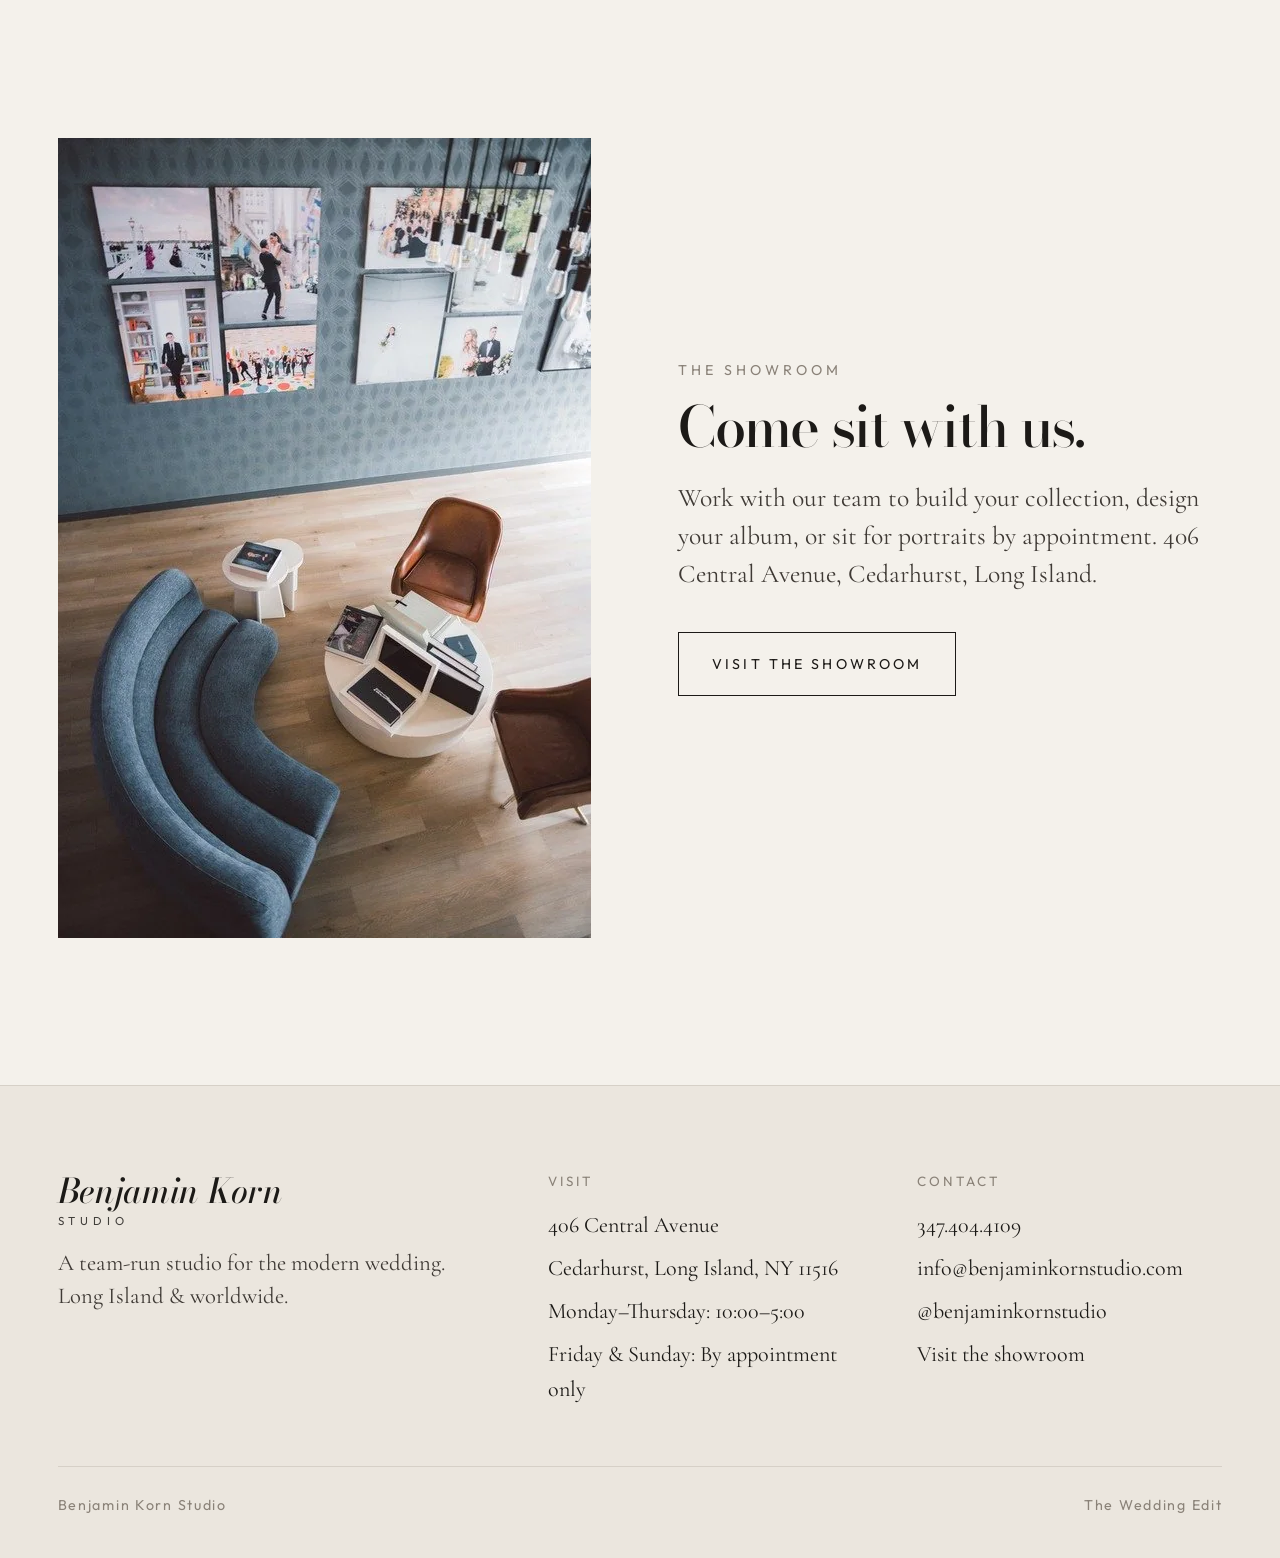
==== commit fb93cbc5: "v2 redesign" ====
--- a/index.html
+++ b/index.html
@@ -4,140 +4,276 @@
   <meta charset="utf-8">
   <meta name="viewport" content="width=device-width, initial-scale=1">
   <title>Benjamin Korn Studio</title>
-  <meta name="description" content="A team-run studio for the modern wedding. Long Island and worldwide. Photography, cinematography, and albums by Benjamin Korn Studio.">
+  <meta name="description" content="A team&#8209;run studio for the modern wedding. Long Island and worldwide. Photography, cinematography, and albums by Benjamin Korn Studio.">
   <link rel="preconnect" href="https://fonts.googleapis.com">
   <link rel="preconnect" href="https://fonts.gstatic.com" crossorigin>
-  <link href="https://fonts.googleapis.com/css2?family=Cormorant+Garamond:ital,wght@0,400;0,500;0,600;1,400;1,500&family=Outfit:wght@300;400;500&family=Playfair+Display:ital,wght@0,400;0,500;0,600;1,400;1,500&display=swap" rel="stylesheet">
+  <link href="https://fonts.googleapis.com/css2?family=Bodoni+Moda:ital,opsz,wght@0,6..96,400..700;1,6..96,400..700&family=Cormorant+Garamond:ital,wght@0,400;0,500;0,600;1,400;1,500;1,600&family=Outfit:wght@300;400;500&display=swap" rel="stylesheet">
   <link rel="stylesheet" href="styles.css">
+  <link rel="preload" as="image" href="hero-01-d.webp" media="(min-width:861px)">
+  <link rel="preload" as="image" href="hero-01-m.webp" media="(max-width:860px)">
 </head>
-<body>
+<body class="home">
 <header class="site-header">
   <div class="header-inner">
-    <a class="logo" href="index.html">
-      <span class="logo-script">Benjamin Korn</span>
-      <span class="logo-sub">Studio</span>
-    </a>
-    <button class="nav-toggle" type="button" aria-label="Open menu" aria-expanded="false"><span></span></button>
+    <a class="wordmark" href="index.html">
+      <span class="wm-name">Benjamin Korn</span>
+      <span class="wm-studio">Studio</span>
+    </a>
+    <button class="menu-btn" type="button" aria-label="Open menu" aria-expanded="false" aria-controls="site-menu">
+      <span class="bars" aria-hidden="true"><i></i><i></i></span>
+      <span class="menu-label">Menu</span>
+    </button>
+  </div>
+</header>
+<div class="menu-overlay" id="site-menu" role="dialog" aria-label="Site menu">
+  <div class="menu-left">
     <nav>
-        <a href="about.html">The Studio</a>
-        <a href="experience.html">Experience</a>
-        <a href="photography.html">Photography</a>
-        <a href="cinematography.html">Film</a>
-        <a href="albums.html">Albums</a>
-        <a href="catalog.html">Catalog</a>
-        <a href="faqs.html">FAQs</a>
-        <a href="contact.html">Contact</a>
+      <ul class="menu-links">
+        <li><a href="index.html" data-img="index.html" aria-current="page"><span class="num">01</span>Home</a></li>
+        <li><a href="about.html" data-img="about.html"><span class="num">02</span>The Studio</a></li>
+        <li><a href="experience.html" data-img="experience.html"><span class="num">03</span>Experience</a></li>
+        <li><a href="photography.html" data-img="photography.html"><span class="num">04</span>Photography</a></li>
+        <li><a href="cinematography.html" data-img="cinematography.html"><span class="num">05</span>Film</a></li>
+        <li><a href="albums.html" data-img="albums.html"><span class="num">06</span>Albums</a></li>
+        <li><a href="catalog.html" data-img="catalog.html"><span class="num">07</span>Catalog</a></li>
+        <li><a href="faqs.html" data-img="faqs.html"><span class="num">08</span>FAQs</a></li>
+        <li><a href="contact.html" data-img="contact.html"><span class="num">09</span>Contact</a></li>
+      </ul>
     </nav>
   </div>
-</header>
+  <div class="menu-right">
+      <img src="px-18253474887.webp" data-img="index.html" class="is-on" style="object-position:center 32%" alt="" width="800" height="1200">
+      <img src="px-18253474876.webp" data-img="about.html" class="" style="object-position:center 40%" alt="" width="800" height="1200">
+      <img src="px-18253474880.webp" data-img="experience.html" class="" style="object-position:center 48%" alt="" width="800" height="1200">
+      <img src="px-18253479932.webp" data-img="photography.html" class="" style="object-position:center 72%" alt="" width="800" height="1200">
+      <img src="px-18253475005.webp" data-img="cinematography.html" class="" style="object-position:center 55%" alt="" width="800" height="1200">
+      <img src="photo-116.webp" data-img="albums.html" class="" style="object-position:center 50%" alt="" width="800" height="1200">
+      <img src="spread-01.webp" data-img="catalog.html" class="" style="object-position:center 40%" alt="" width="800" height="1200">
+      <img src="px-18253479854.webp" data-img="faqs.html" class="" style="object-position:center 38%" alt="" width="800" height="1200">
+      <img src="photo-124.webp" data-img="contact.html" class="" style="object-position:center 50%" alt="" width="800" height="1200">
+    <div class="menu-meta">
+      406 Central Avenue, Cedarhurst, Long Island<br>
+      <a href="tel:+13474044109">347.404.4109</a> &nbsp;·&nbsp; <a href="mailto:info@benjaminkornstudio.com">info@benjaminkornstudio.com</a>
+    </div>
+  </div>
+</div>
 <main>
 
-<section class="hero">
-  <div class="wrap hero-grid">
-    <div class="reveal">
+<section class="hero" aria-label="Featured photographs">
+  <div class="hero-stage">
+    <picture class="hero-slide is-active">
+      <source media="(max-width:860px)" srcset="hero-01-m.webp" type="image/webp">
+      <img src="hero-01-d.webp" width="1067" height="601" alt="A couple close together beneath a chandelier, her eyes closed as he kisses her forehead">
+    </picture>
+    <picture class="hero-slide">
+      <source media="(max-width:860px)" srcset="hero-02-m.webp" type="image/webp">
+      <img src="hero-02-d.webp" width="1800" height="1013" alt="A couple walking along a terrace, her long veil trailing behind them">
+    </picture>
+    <picture class="hero-slide">
+      <source media="(max-width:860px)" srcset="hero-03-m.webp" type="image/webp">
+      <img src="hero-03-d.webp" width="1067" height="601" alt="A bride seated in a formal room, holding a large bouquet of white flowers">
+    </picture>
+    <picture class="hero-slide">
+      <source media="(max-width:860px)" srcset="hero-04-m.webp" type="image/webp">
+      <img src="hero-04-d.webp" width="1067" height="601" alt="A couple sharing a kiss on a candlelit staircase wound with white flowers">
+    </picture>
+  </div>
+  <div class="hero-scrim"></div>
+  <div class="hero-content">
+    <div>
       <span class="kicker">The Wedding Edit</span>
-      <h1>A team-run studio for the modern wedding.</h1>
+      <p class="hero-title">A team&#8209;run studio for the modern wedding.</p>
+    </div>
+    <div>
+      <p class="hero-meta">Long Island &amp; worldwide</p>
+      <a class="scroll-hint" href="#intro"><span>Scroll</span><span class="line" aria-hidden="true"></span></a>
+    </div>
+  </div>
+</section>
+
+<section class="intro" id="intro">
+  <p class="spine">The Wedding Edit &nbsp;—&nbsp; Long Island &nbsp;—&nbsp; Worldwide</p>
+  <div class="intro-grid">
+    <div class="intro-type reveal">
+      <span class="kicker">Benjamin Korn Studio</span>
+      <h1 class="display-xl">
+        <span>A team&#8209;run</span>
+        <span class="indent it">studio</span>
+        <span>for the modern</span>
+        <span class="indent it">wedding.</span>
+      </h1>
       <p class="lede">Not one person with a camera, but a house of departments, each devoted to a single part of the day: booking, photography, cinematography, editing, and album design.</p>
       <p class="tag">Long Island &amp; worldwide</p>
-      <p style="margin-top:1.6rem"><a class="btn" href="experience.html">The experience</a></p>
-    </div>
-    <figure class="frame frame-calm reveal">
-      <img src="px-18253479854.webp" width="1067" height="1600" alt="A bride in a white gown, photographed in a sunlit room">
-    </figure>
-  </div>
-</section>
-
-<div class="style-row wrap reveal">
-  <span>Luxurious</span><span>Editorial</span><span>Stylish</span><span>Timeless</span><span>Elegant</span><span>Classy</span>
-</div>
+      <p style="margin-top:2rem"><a class="text-link" href="experience.html">The experience <span class="arr">→</span></a></p>
+    </div>
+    <figure class="intro-fig reveal d2">
+      <img src="px-18253474876.webp" width="1067" height="1600" alt="A couple standing together on a candlelit staircase, her gown in ivory silk, a red carpet at their feet">
+    </figure>
+  </div>
+</section>
+
+<section class="film-section">
+  <div class="film-head">
+    <span class="kicker">Selected work</span>
+    <span class="film-cue">Scroll sideways →</span>
+  </div>
+  <div class="filmstrip" tabindex="0">
+    <figure class="is-tall">
+      <img src="px-18253474920.webp" width="1067" height="1600" alt="A couple in cream and ivory leaning against a vintage car, the wedding party around them">
+      <figcaption>The wedding party</figcaption>
+    </figure>
+    <figure>
+      <img src="bkp-22.webp" width="1253" height="1800" alt="A couple kissing on a pale stone staircase, the train of her lace gown falling down the steps">
+      <figcaption>The staircase</figcaption>
+    </figure>
+    <figure class="is-short">
+      <img src="px-18253479913.webp" width="1600" height="1067" alt="A pair of pale embroidered shoes resting in the grass">
+      <figcaption>The details</figcaption>
+    </figure>
+    <figure>
+      <img src="px-18253479842.webp" width="1600" height="1067" alt="A French-style chateau under a pale sky, photographed on the wedding day">
+      <figcaption>The house</figcaption>
+    </figure>
+    <figure class="is-tall">
+      <img src="px-20918813502.webp" width="1067" height="1600" alt="A couple in motion, photographed as a black-and-white blur of a dance">
+      <figcaption>In motion</figcaption>
+    </figure>
+    <figure>
+      <img src="bkp-21.webp" width="1200" height="1800" alt="A close portrait of a couple, her veil around them, water and sky behind">
+      <figcaption>A portrait</figcaption>
+    </figure>
+    <figure>
+      <img src="bkp-19.webp" width="1800" height="1200" alt="A couple kissing beneath a dense arch of pink and white flowers, Hebrew text on a ribbon above them">
+      <figcaption>Under the chuppah</figcaption>
+    </figure>
+    <figure>
+      <img src="px-18253474922.webp" width="1067" height="1600" alt="A couple walking hand in hand through a courtyard, he in a cream dinner jacket, she in an off-shoulder gown">
+      <figcaption>The walk</figcaption>
+    </figure>
+    <figure class="is-short">
+      <img src="bkp-20.webp" width="1800" height="1200" alt="A couple looking out from the window of a vintage car">
+      <figcaption>The car</figcaption>
+    </figure>
+    <figure>
+      <img src="bkp-23.webp" width="1200" height="1800" alt="A couple almost kissing, photographed in warm night light, their faces close in silhouette">
+      <figcaption>Night</figcaption>
+    </figure>
+  </div>
+</section>
 
 <section class="section">
-  <div class="wrap split">
-    <figure class="frame frame-calm frame-low reveal">
-      <img src="px-18253479932.webp" width="1067" height="1600" alt="A couple walking a formal garden path">
-    </figure>
-    <div class="split-text reveal">
+  <div class="spread is-offset">
+    <div class="overlap-stack reveal">
+      <figure>
+        <img src="px-18253479932.webp" width="1067" height="1600" alt="A couple walking a formal garden path, her dress caught in the wind, clipped hedges stretching behind them">
+      </figure>
+      <figure class="front">
+        <img src="px-18253474880.webp" width="1067" height="1600" alt="A couple sharing a kiss on a candlelit staircase">
+      </figure>
+    </div>
+    <div class="spread-text reveal d2">
       <span class="kicker">About us</span>
       <h2>A studio in the truest sense.</h2>
-      <div class="prose">
+      <div class="prose" style="margin-top:1.4rem">
         <p>It works like this. While one photographer stands above the room holding the whole scene in frame, the light, the crowd, the feeling of the night, someone is always close by to catch a father's face as he watches his daughter dance. And it goes on this way all day. The vows and the hand that reaches to wipe a tear. The toast and the table laughing at it. The dress before it is worn and the look on a mother's face when she sees it. Nothing falls to a single pair of eyes, and nothing is missed.</p>
         <p>The timeline is built with the planner before the day begins. The celebration and the quiet moments around it are captured together, freely and unprompted, so the day can be lived rather than managed.</p>
       </div>
-      <p style="margin-top:1.4rem"><a class="btn btn-ghost" href="about.html">Our philosophy</a></p>
-    </div>
-  </div>
-</section>
-
-<section class="section" style="background:var(--bg-warm)">
-  <div class="wrap">
-    <div class="reveal" style="max-width:36rem;margin-bottom:2.5rem">
-      <span class="kicker">The studio experience</span>
-      <h2>How your day comes together when an entire studio is behind it.</h2>
-    </div>
-    <div class="steps">
-      <article class="step reveal">
-        <h3>It starts with a plan.</h3>
-        <p>Before your wedding, our booking team builds your photography timeline hand in hand with your planner, so every hour is accounted for before it arrives.</p>
-      </article>
-      <article class="step reveal">
-        <h3>The room, covered at once.</h3>
-        <p>Our team is positioned so the action and the quiet moments around it are captured together, nothing waiting on a single pair of eyes.</p>
-      </article>
-      <article class="step reveal">
-        <h3>In your hands right away.</h3>
-        <p>A first teaser reaches you within a day of your wedding, with your full collection following in the weeks after, edited entirely in house by the people who know your day.</p>
-      </article>
-    </div>
-    <p class="reveal" style="margin-top:2.2rem"><a class="btn" href="experience.html">From morning to the last song</a></p>
+      <p style="margin-top:1.6rem"><a class="text-link" href="about.html">Our philosophy <span class="arr">→</span></a></p>
+    </div>
+  </div>
+</section>
+
+<section class="section section-warm">
+  <div class="wrap reveal" style="margin-bottom:3rem;max-width:40rem">
+    <span class="kicker">The studio experience</span>
+    <h2>How your day comes together when an entire studio is behind it.</h2>
+  </div>
+  <div class="steps-ed">
+    <article class="step-ed reveal">
+      <figure>
+        <img src="bkp-11.webp" width="1200" height="1800" alt="Bridesmaids gathered in a softly lit room, helping a bride into her gown">
+      </figure>
+      <span class="n">01</span>
+      <h3>It starts with a plan.</h3>
+      <p>Before your wedding, our booking team builds your photography timeline hand in hand with your planner, so every hour is accounted for before it arrives.</p>
+    </article>
+    <article class="step-ed reveal d1">
+      <figure>
+        <img src="bkp-08.webp" width="1200" height="1800" alt="A bride in her gown, photographed by the studio team, two cameras raised toward her">
+      </figure>
+      <span class="n">02</span>
+      <h3>The room, covered at once.</h3>
+      <p>Our team is positioned so the action and the quiet moments around it are captured together, nothing waiting on a single pair of eyes.</p>
+    </article>
+    <article class="step-ed reveal d2">
+      <figure>
+        <img src="photo-116.webp" width="533" height="800" alt="A handcrafted wedding album standing on its edge">
+      </figure>
+      <span class="n">03</span>
+      <h3>In your hands right away.</h3>
+      <p>A first teaser reaches you within a day of your wedding, with your full collection following in the weeks after, edited entirely in house by the people who know your day.</p>
+    </article>
+  </div>
+  <div class="wrap reveal" style="margin-top:3rem">
+    <a class="text-link" href="experience.html">From morning to the last song <span class="arr">→</span></a>
   </div>
 </section>
 
 <section class="section">
-  <div class="wrap">
-    <div class="reveal" style="text-align:center;max-width:34rem;margin:0 auto 2.5rem">
-      <span class="kicker">Photography, film, albums</span>
-      <h2>Two crafts, one team.</h2>
-      <p class="lede" style="margin:1rem auto 0">Photography and cinematography, made side by side. The photographs are how you will remember the day. The film is how you will relive it. And when the time comes, a designer shapes an album page by page.</p>
-    </div>
-    <div class="trio">
-      <figure class="frame reveal">
-        <img src="px-18253474920.webp" width="1067" height="1600" alt="A couple with their wedding party and a vintage car">
-        <figcaption class="img-caption"><a href="photography.html">Photography</a></figcaption>
-      </figure>
-      <figure class="frame reveal">
-        <img src="px-20918813502.webp" width="1067" height="1600" alt="A couple in motion, photographed for film">
-        <figcaption class="img-caption"><a href="cinematography.html">Film</a></figcaption>
-      </figure>
-      <figure class="frame reveal">
-        <img src="photo-29.jpg" width="800" height="533" alt="Handcrafted wedding albums">
-        <figcaption class="img-caption"><a href="albums.html">Albums</a></figcaption>
-      </figure>
-    </div>
-  </div>
-</section>
-
-<section class="section-tight">
-  <div class="wrap split">
-    <div class="split-text reveal">
+  <div class="wrap reveal" style="max-width:38rem;margin-bottom:3.2rem">
+    <span class="kicker">Photography, film, albums</span>
+    <h2>Two crafts, one team.</h2>
+    <p class="lede">Photography and cinematography, made side by side. The photographs are how you will remember the day. The film is how you will relive it. And when the time comes, a designer shapes an album page by page.</p>
+  </div>
+  <div class="crafts">
+    <a class="craft reveal" href="photography.html">
+      <div class="frame">
+        <img src="px-18253474915.webp" width="1067" height="1600" alt="The wedding party gathered with a vintage car before a stone chateau">
+      </div>
+      <p class="img-caption"><strong>Photography</strong><span>The day, still</span></p>
+    </a>
+    <a class="craft reveal d1" href="cinematography.html">
+      <div class="frame">
+        <img src="px-20918813502.webp" width="1067" height="1600" alt="A couple dancing, photographed in motion">
+      </div>
+      <p class="img-caption"><strong>Film</strong><span>The day, in motion</span></p>
+    </a>
+    <a class="craft reveal d2" href="albums.html">
+      <div class="frame">
+        <img src="photo-117.webp" width="533" height="800" alt="A stack of handcrafted albums in pale and deep covers">
+      </div>
+      <p class="img-caption"><strong>Albums</strong><span>The day, in your hands</span></p>
+    </a>
+  </div>
+</section>
+
+<section class="philosophy">
+  <div class="philosophy-grid">
+    <div class="reveal">
       <span class="kicker">Our philosophy</span>
-      <h2>A wedding does not live in its images. It lives in what those images bring back.</h2>
-      <div class="prose">
+      <h2 class="display-xl">A wedding does not live in its images. <span class="it" style="display:block;font-style:italic">It lives in what those images bring back.</span></h2>
+      <div class="prose" style="margin-top:1.8rem">
         <p>Ask most people about their wedding and they will not describe a photograph. They will describe a feeling. The hush before the doors opened. The face they searched for in the crowd. The exact moment the room tipped from ceremony into celebration.</p>
         <p>That is the real philosophy. Not a single day, but a lifetime of them, kept in the same hands.</p>
       </div>
     </div>
-    <figure class="frame frame-calm reveal">
-      <img src="px-18253480000.webp" width="1067" height="1600" alt="A couple seated on a formal garden lawn">
-    </figure>
-  </div>
-</section>
-
-<section class="section" style="text-align:center">
-  <div class="wrap reveal" style="max-width:36rem;margin:0 auto">
-    <span class="kicker">The showroom</span>
-    <h2>Come sit with us.</h2>
-    <p class="lede" style="margin:1rem auto 1.6rem">Work with our team to build your collection, design your album, or sit for portraits by appointment. 406 Central Avenue, Cedarhurst, Long Island.</p>
-    <a class="btn" href="contact.html">Visit the showroom</a>
+    <figure class="reveal d2">
+      <img src="px-18253480000.webp" width="1067" height="1600" alt="A couple seated together on a formal garden lawn, photographed from above, the clipped hedges and paths stretching around them">
+    </figure>
+  </div>
+</section>
+
+<section class="section-tight" style="padding-bottom:7rem;text-align:left">
+  <div class="spread">
+    <figure class="reveal">
+      <img src="photo-114.webp" width="533" height="800" alt="The Benjamin Korn Studio showroom, with framed photographs on the walls and albums on the table">
+    </figure>
+    <div class="spread-text reveal d1">
+      <span class="kicker">The showroom</span>
+      <h2>Come sit with us.</h2>
+      <p class="lede">Work with our team to build your collection, design your album, or sit for portraits by appointment. 406 Central Avenue, Cedarhurst, Long Island.</p>
+      <p style="margin-top:1.8rem"><a class="btn" href="contact.html">Visit the showroom</a></p>
+    </div>
   </div>
 </section>
 
@@ -145,11 +281,11 @@
 <footer class="site-footer">
   <div class="footer-inner">
     <div class="footer-brand">
-      <a class="logo" href="index.html">
-        <span class="logo-script">Benjamin Korn</span>
-        <span class="logo-sub">Studio</span>
-      </a>
-      <p>A team-run studio for the modern wedding. Long Island &amp; worldwide.</p>
+      <a class="wordmark" href="index.html">
+      <span class="wm-name">Benjamin Korn</span>
+      <span class="wm-studio">Studio</span>
+    </a>
+      <p>A team&#8209;run studio for the modern wedding. Long Island &amp; worldwide.</p>
     </div>
     <div>
       <h3>Visit</h3>
@@ -175,6 +311,13 @@
     <span>The Wedding Edit</span>
   </div>
 </footer>
+<div class="lightbox" role="dialog" aria-modal="true" aria-label="Image viewer">
+  <button class="lb-close" type="button">Close</button>
+  <button class="lb-nav lb-prev" type="button" aria-label="Previous">‹</button>
+  <img src="" alt="">
+  <button class="lb-nav lb-next" type="button" aria-label="Next">›</button>
+  <p class="lb-cap"></p>
+</div>
 <script src="main.js"></script>
 </body>
-</html>
+</html>
--- a/styles.css
+++ b/styles.css
@@ -1,7 +1,9 @@
-/* Benjamin Korn Studio — first draft
+/* Benjamin Korn Studio — editorial site
    Palette: off-white / stone / ink
-   Type: Playfair Display + Cormorant Garamond (serif) and Outfit (sans)
+   Type: Bodoni Moda (display) + Cormorant Garamond (body) + Outfit (sans)
+   Motion: calm, Birch-like; honors prefers-reduced-motion
 */
+
 :root{
   --bg:#F4F1EB;
   --bg-warm:#EBE6DE;
@@ -13,155 +15,599 @@
   --line:#D6D0C7;
   --gold:#B7A078;
   --gold-dim:#C9B89A;
-  --max:1120px;
-  --wide:1280px;
-  --serif:"Playfair Display",Georgia,serif;
-  --serif-body:"Cormorant Garamond",Georgia,serif;
-  --sans:"Outfit",system-ui,sans-serif;
+  --display:"Bodoni Moda", "Playfair Display", Georgia, serif;
+  --serif:"Cormorant Garamond", Georgia, serif;
+  --sans:"Outfit", system-ui, sans-serif;
   --ease:cubic-bezier(.22,.61,.36,1);
-}
+  --header-h:4.5rem;
+}
+
 *{box-sizing:border-box}
-html{scroll-behavior:smooth}
-html,body{margin:0;padding:0;background:var(--bg);color:var(--ink);font-family:var(--serif-body);font-size:20px;line-height:1.55;font-weight:400;-webkit-font-smoothing:antialiased}
+html{scroll-behavior:smooth;scroll-padding-top:var(--header-h)}
+html,body{margin:0;padding:0;background:var(--bg);color:var(--ink);font-family:var(--serif);font-size:21px;line-height:1.58;font-weight:400;-webkit-font-smoothing:antialiased;text-rendering:optimizeLegibility}
+body{overflow-x:hidden}
 img{max-width:100%;height:auto;display:block;color:var(--stone-dark)}
 figure{margin:0}
+button{font:inherit;background:none;border:0;color:inherit;cursor:pointer}
+a{color:inherit;text-decoration:none}
 :focus-visible{outline:1px solid var(--gold);outline-offset:3px}
-a{color:inherit;text-decoration:none}
-button{font:inherit;background:none;border:0;color:inherit;cursor:pointer}
 .sr-only{position:absolute;width:1px;height:1px;overflow:hidden;clip:rect(0,0,0,0)}
 
-/* Header */
-.site-header{position:sticky;top:0;z-index:40;background:rgba(244,241,235,.92);backdrop-filter:blur(10px);border-bottom:1px solid var(--line)}
-.header-inner{max-width:var(--wide);margin:0 auto;padding:1rem 1.5rem;display:flex;align-items:center;justify-content:space-between;gap:1.5rem}
-.logo{display:flex;flex-direction:column;align-items:center;line-height:1;flex:0 0 auto}
-.logo-script{font-family:var(--serif);font-style:italic;font-weight:500;font-size:1.55rem;letter-spacing:.01em}
-.logo-sub{font-family:var(--sans);font-weight:400;font-size:.58rem;letter-spacing:.38em;text-transform:uppercase;color:var(--stone-dark);margin-top:.28rem}
-.logo-sub::before,.logo-sub::after{content:"";display:inline-block;width:1.1rem;height:1px;background:var(--gold);vertical-align:middle;margin:0 .4rem}
-nav{display:flex;flex-wrap:wrap;gap:.15rem 1.05rem;justify-content:flex-end}
-nav a{font-family:var(--sans);font-size:.68rem;letter-spacing:.16em;text-transform:uppercase;color:var(--ink-soft);padding:.25rem 0;border-bottom:1px solid transparent;transition:color .3s var(--ease),border-color .3s}
-nav a:hover,nav a[aria-current="page"]{color:var(--ink);border-bottom-color:var(--gold)}
-.nav-toggle{display:none;width:2.4rem;height:2.4rem;position:relative}
-.nav-toggle span,.nav-toggle span:before,.nav-toggle span:after{position:absolute;left:.5rem;right:.5rem;height:1px;background:var(--ink);content:"";transition:transform .3s}
-.nav-toggle span{top:50%}
-.nav-toggle span:before{top:-6px}
-.nav-toggle span:after{top:6px}
-.nav-toggle[aria-expanded="true"] span{background:transparent}
-.nav-toggle[aria-expanded="true"] span:before{top:0;transform:rotate(45deg)}
-.nav-toggle[aria-expanded="true"] span:after{top:0;transform:rotate(-45deg)}
-
-/* Footer */
-.site-footer{border-top:1px solid var(--line);margin-top:5rem;padding:3rem 1.5rem 2rem;background:var(--bg-warm)}
-.footer-inner{max-width:var(--max);margin:0 auto;display:grid;grid-template-columns:1.3fr 1fr 1fr;gap:2.5rem}
-.footer-brand .logo{align-items:flex-start}
-.footer-brand p{margin:.9rem 0 0;font-size:1.05rem;max-width:20rem;color:var(--ink-soft)}
-.site-footer h3{font-family:var(--sans);font-size:.65rem;letter-spacing:.2em;text-transform:uppercase;font-weight:500;margin:0 0 .8rem;color:var(--stone-dark)}
-.site-footer ul{list-style:none;margin:0;padding:0}
-.site-footer li{margin:0 0 .35rem}
-.site-footer a{font-size:1.02rem}
-.site-footer a:hover{color:var(--gold)}
-.footer-meta{max-width:var(--max);margin:2rem auto 0;padding-top:1.25rem;border-top:1px solid var(--line);display:flex;justify-content:space-between;gap:1rem;flex-wrap:wrap;font-family:var(--sans);font-size:.7rem;letter-spacing:.08em;color:var(--stone-dark)}
-
-/* Layout */
-.wrap{max-width:var(--max);margin:0 auto;padding:0 1.5rem}
-.section{padding:5rem 0}
-.section-tight{padding:3.25rem 0}
-.kicker{font-family:var(--sans);font-size:.68rem;letter-spacing:.22em;text-transform:uppercase;color:var(--stone-dark);display:block;margin-bottom:.75rem}
-h1,h2,.display{font-family:var(--serif);font-weight:500;letter-spacing:-.02em;line-height:1.08;margin:0}
-h1{font-size:clamp(2.6rem,6.5vw,5.1rem)}
-h2{font-size:clamp(2rem,4.2vw,3.4rem)}
-h3{font-family:var(--serif);font-weight:500;font-size:clamp(1.35rem,2.2vw,1.8rem);margin:0 0 .5rem;line-height:1.2}
-.lede{font-size:clamp(1.2rem,2vw,1.45rem);line-height:1.5;color:var(--ink-soft);max-width:38rem}
-.prose{max-width:40rem}
+/* ---------- Type ---------- */
+.kicker{
+  font-family:var(--sans);font-size:.68rem;letter-spacing:.28em;text-transform:uppercase;
+  color:var(--stone-dark);display:block;margin:0 0 .9rem;font-weight:400;
+}
+h1,h2,.display{font-family:var(--display);font-weight:500;letter-spacing:-.03em;line-height:.98;margin:0}
+h1{font-size:clamp(2.8rem,6.8vw,5.8rem)}
+h2{font-size:clamp(2.1rem,4.4vw,3.8rem)}
+h3{font-family:var(--display);font-weight:500;font-size:clamp(1.35rem,2.2vw,1.85rem);margin:0 0 .45rem;line-height:1.15;letter-spacing:-.02em}
+.lede{font-size:clamp(1.2rem,2vw,1.5rem);line-height:1.5;color:var(--ink-soft);max-width:36rem;margin:1.1rem 0 0;font-weight:400}
+.prose{max-width:38rem}
 .prose p{margin:0 0 1.05rem}
 .prose p:last-child{margin-bottom:0}
-.split{display:grid;grid-template-columns:1fr 1fr;gap:3.5rem;align-items:center}
-.split.reverse{direction:rtl}
-.split.reverse>*{direction:ltr}
-.split-text{max-width:34rem}
-.rule{border:0;border-top:1px solid var(--line);margin:0}
-.btn{display:inline-block;font-family:var(--sans);font-size:.68rem;letter-spacing:.2em;text-transform:uppercase;padding:.85rem 1.4rem;border:1px solid var(--ink);color:var(--ink);transition:background .3s,color .3s}
+.prose-drop::first-letter{
+  font-family:var(--display);font-style:italic;font-size:3.6em;float:left;line-height:.8;
+  padding-right:.1em;padding-top:.06em;color:var(--ink);font-weight:500;
+}
+.display-xl{
+  font-family:var(--display);font-weight:500;font-size:clamp(3.1rem,8.6vw,8.15rem);
+  line-height:.92;letter-spacing:-.028em;margin:0;
+}
+.display-xl span{display:block}
+.display-xl em,.display-xl .it{font-style:italic;font-weight:500}
+.display-xl .indent{padding-left:.42em}
+.caption,figcaption,.img-caption{
+  font-family:var(--sans);font-size:.62rem;letter-spacing:.16em;text-transform:uppercase;
+  color:var(--stone-dark);margin-top:.65rem;font-weight:400;
+}
+.tag{font-family:var(--sans);font-size:.7rem;letter-spacing:.2em;text-transform:uppercase;color:var(--stone-dark);margin-top:1.4rem}
+
+/* ---------- Links / buttons ---------- */
+.btn{
+  display:inline-block;font-family:var(--sans);font-size:.68rem;letter-spacing:.22em;
+  text-transform:uppercase;padding:.95rem 1.55rem;border:1px solid var(--ink);color:var(--ink);
+  transition:background .45s var(--ease),color .45s var(--ease);
+}
 .btn:hover{background:var(--ink);color:var(--bg)}
-.btn-ghost{border-color:transparent;padding-left:0;border-bottom:1px solid var(--gold);border-radius:0;padding-bottom:.3rem}
-.btn-ghost:hover{background:none;color:var(--ink);border-bottom-color:var(--ink)}
-
-/* Imagery — calm, contained, not full-bleed */
-.frame{background:var(--paper);padding:0}
-.frame img{width:100%;height:auto;object-fit:cover}
-.frame-portrait{max-width:26rem}
-.frame-calm img{width:100%;height:520px;max-height:520px;object-fit:cover;object-position:center 48%}
-.frame-low img{object-position:center 62%}
-.img-caption{font-family:var(--sans);font-size:.62rem;letter-spacing:.14em;text-transform:uppercase;color:var(--stone-dark);margin-top:.6rem}
-.pair{display:grid;grid-template-columns:1fr 1fr;gap:1.25rem;align-items:end}
-.trio{display:grid;grid-template-columns:1fr 1fr 1fr;gap:1.1rem;align-items:end}
-.trio .frame img{width:100%;height:340px;max-height:340px;object-fit:cover;object-position:center 45%}
-.trio .frame:nth-child(2){margin-top:1.6rem}
-.trio .frame:nth-child(3){margin-top:.8rem}
-.gallery{display:grid;grid-template-columns:repeat(2,1fr);gap:1.25rem 1.1rem}
-.gallery.tight{grid-template-columns:repeat(4,1fr);gap:.85rem}
-.gallery figure{margin:0}
-.gallery .frame img,.gallery img{width:100%;height:380px;max-height:380px;object-fit:cover}
-
-/* Hero */
-.hero{padding:4.5rem 0 3.5rem}
-.hero-grid{display:grid;grid-template-columns:1.05fr .95fr;gap:4rem;align-items:center}
-.hero .frame img{width:100%;height:560px;max-height:560px;object-fit:cover;object-position:center 42%}
-.hero h1{margin:.15rem 0 1.1rem}
-.hero .tag{font-family:var(--sans);font-size:.72rem;letter-spacing:.18em;text-transform:uppercase;color:var(--stone-dark);margin-top:1.4rem}
-
-/* Style words */
-.style-row{display:flex;flex-wrap:wrap;justify-content:center;gap:.15rem 0;padding:1.5rem 0;border-top:1px solid var(--line);border-bottom:1px solid var(--line)}
-.style-row span{font-family:var(--serif);font-style:italic;font-size:clamp(1.15rem,2vw,1.55rem);color:var(--ink);padding:0 1.1rem;position:relative}
-.style-row span+span:before{content:"·";position:absolute;left:-.15rem;color:var(--gold)}
-
-/* Cards / steps */
-.steps{display:grid;grid-template-columns:repeat(3,1fr);gap:2rem 1.75rem}
-.step h3{font-family:var(--serif);font-size:1.45rem}
-.step p{margin:.4rem 0 0;color:var(--ink-soft);font-size:1.12rem}
-.depts{display:grid;grid-template-columns:1fr 1fr;gap:1.75rem 2.5rem}
-.dept h3{font-family:var(--sans);font-size:.72rem;letter-spacing:.16em;text-transform:uppercase;font-weight:500}
-.faq-list{max-width:46rem;margin:0 auto}
-.faq-item{border-top:1px solid var(--line);padding:1.35rem 0}
+.btn-light{border-color:var(--bg);color:var(--bg)}
+.btn-light:hover{background:var(--bg);color:var(--ink)}
+.text-link{
+  display:inline-block;font-family:var(--sans);font-size:.68rem;letter-spacing:.2em;
+  text-transform:uppercase;color:var(--ink);border-bottom:1px solid var(--gold);
+  padding:0 0 .28rem;transition:border-color .35s, letter-spacing .35s;
+}
+.text-link:hover{border-bottom-color:var(--ink)}
+.text-link .arr{display:inline-block;margin-left:.4em;transition:transform .4s var(--ease)}
+.text-link:hover .arr{transform:translateX(.28em)}
+
+/* ---------- Layout ---------- */
+.wrap{width:min(1280px,100%);margin:0 auto;padding:0 4.5vw}
+.wrap-wide{width:min(1480px,100%);margin:0 auto;padding:0 4.5vw}
+.section{padding:6.5rem 0}
+.section-tight{padding:4rem 0}
+.section-warm{background:var(--bg-warm)}
+.hairline{border:0;border-top:1px solid var(--line);margin:0}
+
+/* ---------- Site header ---------- */
+.site-header{
+  position:fixed;top:0;left:0;right:0;z-index:60;
+  height:var(--header-h);display:flex;align-items:center;
+  transition:background .45s var(--ease), border-color .45s, color .45s;
+  color:var(--paper);
+  background:linear-gradient(to bottom, rgba(28,26,23,.42), rgba(28,26,23,0));
+  border-bottom:1px solid transparent;
+}
+.site-header.is-solid{
+  background:rgba(244,241,235,.97);
+  backdrop-filter:blur(14px);
+  -webkit-backdrop-filter:blur(14px);
+  color:var(--ink);
+  border-bottom-color:var(--line);
+}
+.header-inner{
+  width:100%;display:flex;align-items:center;justify-content:space-between;
+  padding:0 2.2rem;
+}
+.wordmark{display:flex;flex-direction:column;align-items:flex-start;line-height:1;color:inherit}
+.wm-name{font-family:var(--display);font-style:italic;font-weight:500;font-size:1.62rem;letter-spacing:-.01em}
+.wm-studio{font-family:var(--sans);font-size:.55rem;letter-spacing:.42em;text-transform:uppercase;margin-top:.32rem;opacity:.82}
+.menu-btn{
+  font-family:var(--sans);font-size:.68rem;letter-spacing:.28em;text-transform:uppercase;
+  padding:.5rem 0;display:flex;align-items:center;gap:.7rem;color:inherit;
+}
+.menu-btn .bars{display:flex;flex-direction:column;gap:5px;width:1.15rem}
+.menu-btn .bars i{display:block;height:1px;background:currentColor;width:100%}
+body.is-menu-open .site-header{
+  color:var(--ink);
+  background:var(--bg);
+  border-bottom-color:var(--line);
+}
+
+/* ---------- Full-screen menu ---------- */
+.menu-overlay{
+  position:fixed;inset:0;z-index:55;
+  background:var(--bg);
+  display:grid;grid-template-columns:1.15fr .85fr;
+  visibility:hidden;opacity:0;pointer-events:none;
+  transition:opacity .55s var(--ease), visibility .55s;
+}
+.menu-overlay.is-open{visibility:visible;opacity:1;pointer-events:auto}
+.menu-left{display:flex;flex-direction:column;justify-content:center;padding:6rem 6vw 4rem 6vw}
+.menu-links{list-style:none;margin:0;padding:0}
+.menu-links a{
+  font-family:var(--display);font-size:clamp(2rem,4.8vw,4.15rem);
+  line-height:1.12;letter-spacing:-.03em;display:flex;align-items:baseline;gap:1.1rem;
+  padding:.12rem 0;color:var(--ink);transition:color .35s;
+}
+.menu-links a:hover{color:var(--stone-dark)}
+.menu-links a[aria-current="page"]{font-style:italic}
+.menu-links .num{
+  font-family:var(--sans);font-style:normal;font-size:.62rem;letter-spacing:.18em;
+  color:var(--stone-dark);min-width:1.6rem;position:relative;top:-.35em;
+}
+.menu-right{
+  position:relative;overflow:hidden;background:var(--bg-warm);
+  display:flex;flex-direction:column;justify-content:flex-end;
+}
+.menu-right img{
+  position:absolute;inset:0;width:100%;height:100%;object-fit:cover;
+  object-position:center 35%;
+  opacity:0;transition:opacity .8s var(--ease);
+}
+.menu-right img.is-on{opacity:1}
+.menu-right .menu-meta{
+  position:relative;z-index:2;padding:2.2rem 2.4rem;
+  background:linear-gradient(to top, rgba(28,26,23,.55), transparent);
+  color:var(--paper);
+  font-family:var(--sans);font-size:.72rem;letter-spacing:.08em;line-height:1.7;
+}
+.menu-right .menu-meta a{border-bottom:1px solid rgba(247,242,232,.4)}
+
+/* ---------- Footer ---------- */
+.site-footer{border-top:1px solid var(--line);margin-top:0;padding:4.2rem 4.5vw 2rem;background:var(--bg-warm)}
+.footer-inner{width:min(1280px,100%);margin:0 auto;display:grid;grid-template-columns:1.4fr 1fr 1fr;gap:3rem}
+.footer-brand .wordmark{align-items:flex-start;color:var(--ink)}
+.footer-brand p{margin:1rem 0 0;font-size:1.08rem;max-width:22rem;color:var(--ink-soft);line-height:1.45}
+.site-footer h3{font-family:var(--sans);font-size:.64rem;letter-spacing:.22em;text-transform:uppercase;font-weight:400;margin:0 0 .85rem;color:var(--stone-dark)}
+.site-footer ul{list-style:none;margin:0;padding:0}
+.site-footer li{margin:0 0 .4rem;font-size:1.05rem}
+.site-footer a:hover{color:var(--gold)}
+.footer-meta{
+  width:min(1280px,100%);margin:2.4rem auto 0;padding-top:1.3rem;border-top:1px solid var(--line);
+  display:flex;justify-content:space-between;gap:1rem;flex-wrap:wrap;
+  font-family:var(--sans);font-size:.68rem;letter-spacing:.12em;color:var(--stone-dark);
+}
+
+/* ---------- Hero ---------- */
+.hero{
+  position:relative;height:100svh;min-height:36rem;overflow:hidden;background:var(--ink);
+  color:var(--paper);
+}
+.hero-stage{position:absolute;inset:0}
+.hero-slide{
+  position:absolute;inset:0;opacity:0;
+  transition:opacity 1.85s var(--ease);
+}
+.hero-slide.is-active{opacity:1;z-index:1}
+.hero-slide img{
+  width:100%;height:100%;object-fit:cover;object-position:center center;
+  transform:scale(1);
+}
+.hero-slide.is-active img{animation:ken 18s ease-in-out alternate forwards}
+@keyframes ken{
+  from{transform:scale(1) translate3d(0,0,0)}
+  to{transform:scale(1.065) translate3d(-1.1%,-.6%,0)}
+}
+.hero-slide:nth-child(2).is-active img{animation-name:ken-b}
+@keyframes ken-b{
+  from{transform:scale(1.05) translate3d(0,0,0)}
+  to{transform:scale(1) translate3d(1%,.4%,0)}
+}
+.hero-slide:nth-child(4).is-active img{animation-name:ken-c}
+@keyframes ken-c{
+  from{transform:scale(1) translate3d(0,0,0)}
+  to{transform:scale(1.06) translate3d(1.2%,-0.4%,0)}
+}
+.hero-scrim{
+  position:absolute;inset:0;z-index:2;pointer-events:none;
+  background:
+    linear-gradient(to top, rgba(28,26,23,.62) 0%, rgba(28,26,23,.22) 36%, rgba(28,26,23,0) 58%),
+    linear-gradient(to bottom, rgba(28,26,23,.42) 0%, rgba(28,26,23,0) 22%);
+}
+.hero-content{
+  position:absolute;left:0;right:0;bottom:0;z-index:3;
+  padding:0 4.5vw 3.6rem;display:flex;align-items:flex-end;justify-content:space-between;gap:2rem;
+}
+.hero-content .kicker{color:var(--gold-dim);margin-bottom:.55rem}
+.hero-content .hero-title{
+  font-family:var(--display);font-weight:500;font-style:italic;
+  font-size:clamp(1.85rem,3.4vw,2.85rem);letter-spacing:-.02em;line-height:1.12;
+  max-width:18em;text-shadow:0 2px 28px rgba(28,26,23,.55), 0 1px 3px rgba(28,26,23,.45);
+}
+.hero-content .hero-meta{
+  font-family:var(--sans);font-size:.68rem;letter-spacing:.2em;text-transform:uppercase;
+  color:rgba(251,249,245,.95);margin:0;
+  text-shadow:0 1px 16px rgba(28,26,23,.65), 0 1px 2px rgba(28,26,23,.4);
+}
+.hero-content .kicker{text-shadow:0 1px 16px rgba(28,26,23,.65)}
+.scroll-hint{
+  font-family:var(--sans);font-size:.62rem;letter-spacing:.24em;text-transform:uppercase;
+  color:rgba(251,249,245,.95);display:flex;flex-direction:column;align-items:flex-end;gap:.55rem;
+  text-shadow:0 1px 16px rgba(28,26,23,.65);
+}
+.scroll-hint .line{width:1px;height:3.2rem;background:rgba(251,249,245,.7);display:block;animation:pulse 2.4s var(--ease) infinite}
+@keyframes pulse{0%,100%{opacity:.35;transform:scaleY(.7);transform-origin:top}50%{opacity:1;transform:scaleY(1)}}
+
+/* ---------- Intro ---------- */
+.intro{padding:7.5rem 0 5.5rem;position:relative}
+.spine{
+  position:absolute;left:1.15rem;top:7.5rem;
+  writing-mode:vertical-rl;transform:rotate(180deg);
+  font-family:var(--sans);font-size:.62rem;letter-spacing:.32em;text-transform:uppercase;
+  color:var(--stone-dark);white-space:nowrap;
+}
+.intro-grid{
+  display:grid;grid-template-columns:1.15fr .85fr;gap:3vw 4vw;align-items:end;
+  width:min(1480px,100%);margin:0 auto;padding:0 4.5vw 0 6.5vw;
+}
+.intro-fig{margin-left:-8%;position:relative;z-index:1}
+.intro-fig img{width:100%;height:auto}
+.intro-type{padding-bottom:1.5rem;position:relative;z-index:2}
+.intro-type .lede{max-width:32rem}
+
+/* ---------- Filmstrip ---------- */
+.film-section{padding:1rem 0 4.5rem}
+.film-head{
+  width:min(1480px,100%);margin:0 auto 1.4rem;padding:0 4.5vw;
+  display:flex;justify-content:space-between;align-items:baseline;gap:1rem;
+}
+.film-head .kicker{margin:0}
+.film-cue{font-family:var(--sans);font-size:.62rem;letter-spacing:.2em;text-transform:uppercase;color:var(--stone-dark)}
+.filmstrip{
+  display:flex;gap:0.9rem;overflow-x:auto;scroll-snap-type:x mandatory;scroll-padding-left:4.5vw;
+  padding:0 4.5vw 1.6rem;align-items:flex-end;
+  -webkit-overflow-scrolling:touch;
+  scrollbar-color:var(--stone) transparent;scrollbar-width:thin;
+}
+.filmstrip figure{flex:0 0 auto;scroll-snap-align:start}
+.filmstrip figure:nth-child(3),.filmstrip figure:nth-child(6){margin-bottom:2.6rem}
+.filmstrip figure:nth-child(5){margin-bottom:1.2rem}
+.filmstrip img{height:42vh;max-height:500px;width:auto;display:block}
+.filmstrip .is-short img{height:30vh;max-height:360px}
+.filmstrip .is-tall img{height:50vh;max-height:600px}
+.filmstrip figcaption{max-width:16rem}
+
+/* ---------- Editorial spreads ---------- */
+.spread{
+  display:grid;grid-template-columns:1fr 1fr;gap:4vw 6vw;align-items:center;
+  width:min(1380px,100%);margin:0 auto;padding:0 4.5vw;
+}
+.spread.spread-wide{width:min(1480px,100%)}
+.spread-text{max-width:34rem}
+.spread.is-offset .spread-fig{margin-top:8%}
+.spread.is-offset .spread-text{margin-top:-4%}
+.spread.reverse .spread-fig{order:-1}
+.spread-fig img{width:100%;height:auto}
+.overlap-stack{position:relative}
+.overlap-stack .front{
+  position:absolute;width:48%;right:-10%;bottom:-12%;
+  box-shadow:0 18px 50px rgba(28,26,23,.12);
+  z-index:2;background:var(--paper);
+}
+.overlap-stack .front img{width:100%;height:auto}
+.overlap-stack{margin-bottom:12%}
+
+/* tall garden / editorial portrait that is given space */
+.monument{
+  width:min(1100px,100%);margin:0 auto;padding:0 4.5vw;
+}
+.monument img{width:100%;height:auto}
+.monument-caption{display:flex;justify-content:space-between;gap:1rem;margin-top:.8rem}
+
+/* two-image staggered pair */
+.stagger{
+  display:grid;grid-template-columns:1.1fr .9fr;gap:1.2rem 1.5rem;align-items:end;
+}
+.stagger .a{margin-top:12%}
+.stagger img{width:100%;height:auto}
+
+/* ---------- Numbered steps ---------- */
+.steps-ed{
+  width:min(1380px,100%);margin:0 auto;padding:0 4.5vw;
+  display:grid;grid-template-columns:repeat(3,1fr);gap:3rem 3.5vw;
+}
+.step-ed{position:relative;padding-top:.5rem}
+.step-ed .n{
+  font-family:var(--display);font-style:italic;font-weight:500;
+  font-size:clamp(3.8rem,7vw,6.5rem);line-height:.8;color:var(--line);
+  letter-spacing:-.04em;display:block;margin-bottom:.8rem;user-select:none;
+}
+.step-ed h3{margin-top:-1.6rem;position:relative}
+.step-ed p{margin:.5rem 0 0;color:var(--ink-soft);font-size:1.12rem}
+.step-ed figure{margin:0 0 1.3rem}
+.step-ed figure img{width:100%;height:auto}
+.step-ed:nth-child(2){margin-top:3.5rem}
+.step-ed:nth-child(3){margin-top:1.5rem}
+
+/* ---------- Crafts (photo / film / albums) ---------- */
+.crafts{
+  width:min(1480px,100%);margin:0 auto;padding:0 4.5vw;
+  display:grid;grid-template-columns:1.2fr .85fr .95fr;gap:1.2rem 1.4rem;align-items:end;
+}
+.craft{display:block;color:inherit}
+.craft img{width:100%;height:auto;transition:transform 1.1s var(--ease)}
+.craft .frame{overflow:hidden;background:var(--bg-warm)}
+.craft:hover img{transform:scale(1.035)}
+.craft .img-caption{display:flex;justify-content:space-between;align-items:baseline}
+.craft .img-caption strong{
+  font-family:var(--display);font-size:1.55rem;letter-spacing:-.02em;font-weight:500;
+  text-transform:none;color:var(--ink);
+}
+.craft:nth-child(2){margin-bottom:3.5rem}
+.craft:nth-child(3){margin-bottom:1.4rem}
+
+/* ---------- Philosophy ---------- */
+.philosophy{
+  position:relative;padding:8rem 0 6rem;
+}
+.philosophy-grid{
+  width:min(1480px,100%);margin:0 auto;padding:0 4.5vw;
+  display:grid;grid-template-columns:.85fr 1.15fr;gap:4vw;align-items:center;
+}
+.philosophy .display-xl{font-size:clamp(2.4rem,5.6vw,5.2rem)}
+.philosophy .display-xl + .prose{margin-top:1.8rem}
+
+/* ---------- Page masthead (inner pages) ---------- */
+.page-mast{
+  padding:calc(var(--header-h) + 4.2rem) 0 3.5rem;
+}
+.page-mast-grid{
+  width:min(1480px,100%);margin:0 auto;padding:0 4.5vw 0 6.5vw;
+  display:grid;grid-template-columns:1.05fr .95fr;gap:4vw;align-items:center;
+}
+.page-mast-fig{margin-bottom:0}
+.page-mast-fig img{width:100%;height:auto}
+.page-mast h1{font-size:clamp(2.4rem,5.4vw,4.6rem);line-height:1.02}
+.page-mast.plain{padding-bottom:1.5rem}
+.page-mast.plain .page-mast-grid{grid-template-columns:1fr;max-width:52rem;padding-left:4.5vw}
+
+/* ---------- Departments / team ---------- */
+.depts{display:grid;grid-template-columns:1fr 1fr;gap:0;border-top:1px solid var(--line)}
+.dept{padding:1.6rem 1.8rem 1.6rem 0;border-bottom:1px solid var(--line)}
+.dept:nth-child(odd){padding-right:2.4rem;border-right:1px solid var(--line)}
+.dept:nth-child(even){padding-left:2.4rem}
+.dept h3{font-family:var(--sans);font-size:.72rem;letter-spacing:.18em;text-transform:uppercase;font-weight:500;margin:0 0 .45rem}
+.dept p{margin:0;color:var(--ink-soft);font-size:1.08rem}
+
+.team{display:grid;grid-template-columns:1fr 1fr;gap:2.6rem 3.5rem}
+.team article h3{margin-bottom:.35rem}
+.team article p{margin:0;color:var(--ink-soft);font-size:1.08rem}
+.note{
+  font-family:var(--sans);font-size:.72rem;letter-spacing:.06em;color:var(--stone-dark);
+  margin-top:2rem;max-width:36rem;line-height:1.6;
+}
+
+/* ---------- FAQ ---------- */
+.faq-list{max-width:48rem}
+.faq-item{border-top:1px solid var(--line);padding:1.5rem 0}
 .faq-item:last-child{border-bottom:1px solid var(--line)}
-.faq-item h3{font-size:1.35rem}
-.faq-item p{margin:.4rem 0 0;color:var(--ink-soft)}
-
-/* Catalog spreads */
-.spreads{display:grid;grid-template-columns:repeat(3,1fr);gap:1.2rem}
-.spreads img{width:100%;box-shadow:0 8px 30px rgba(28,26,23,.06);background:#fff}
-
-/* Contact */
-.contact-grid{display:grid;grid-template-columns:1fr 1fr;gap:3.5rem}
-.contact-block p{margin:.2rem 0;font-size:1.2rem}
-.contact-block a:hover{border-bottom:1px solid var(--gold)}
-
-/* Motion */
-.reveal{opacity:0;transform:translateY(18px);animation:none}
-.reveal.in{animation:rise .9s var(--ease) forwards}
+.faq-item h3{font-size:clamp(1.35rem,2.2vw,1.75rem)}
+.faq-item p{margin:.45rem 0 0;color:var(--ink-soft)}
+
+/* ---------- Contact ---------- */
+.contact-layout{
+  width:min(1480px,100%);margin:0 auto;padding:0 4.5vw 5rem;
+  display:grid;grid-template-columns:.85fr 1.15fr;gap:4vw;align-items:start;
+}
+.contact-card{
+  background:var(--paper);padding:2.6rem 2.4rem 2.4rem;margin-top:-8%;
+  position:relative;z-index:2;box-shadow:0 18px 50px rgba(28,26,23,.07);
+  max-width:32rem;
+}
+.contact-card h3{font-family:var(--sans);font-size:.68rem;letter-spacing:.2em;text-transform:uppercase;font-weight:500;color:var(--stone-dark);margin:1.6rem 0 .5rem}
+.contact-card h3:first-child{margin-top:0}
+.contact-card p{margin:.15rem 0;font-size:1.22rem}
+.contact-card a:hover{border-bottom:1px solid var(--gold)}
+.contact-fig img{width:100%;height:auto}
+
+/* ---------- Catalog ---------- */
+.catalog-grid{
+  width:min(1480px,100%);margin:0 auto;padding:0 4.5vw 4rem;
+  display:grid;grid-template-columns:repeat(12,1fr);gap:2.4rem 1.6rem;align-items:end;
+}
+.catalog-grid figure{grid-column:span 4}
+.catalog-grid figure:nth-child(1){grid-column:span 5}
+.catalog-grid figure:nth-child(2){grid-column:span 3;margin-top:18%}
+.catalog-grid figure:nth-child(3){grid-column:span 4;margin-top:6%}
+.catalog-grid figure:nth-child(4){grid-column:span 4;margin-top:10%}
+.catalog-grid figure:nth-child(5){grid-column:span 5}
+.catalog-grid figure:nth-child(6){grid-column:span 3;margin-top:8%}
+.catalog-grid figure:nth-child(7){grid-column:span 4}
+.catalog-grid figure:nth-child(8){grid-column:span 4;margin-top:12%}
+.catalog-grid img{width:100%;height:auto;box-shadow:0 14px 40px rgba(28,26,23,.08);background:#fff;cursor:zoom-in}
+
+/* ---------- Photography edit grid ---------- */
+.chapter{padding:4.5rem 0 2rem}
+.chapter-head{
+  width:min(1380px,100%);margin:0 auto 2.2rem;padding:0 4.5vw;
+  display:grid;grid-template-columns:1fr 1fr;gap:2rem;align-items:end;
+}
+.edit-grid{
+  width:min(1480px,100%);margin:0 auto;padding:0 4.5vw;
+  display:grid;grid-template-columns:repeat(12,1fr);gap:1.1rem 1rem;align-items:end;
+}
+.edit-grid figure{grid-column:span 4}
+.edit-grid img{width:100%;height:auto;cursor:zoom-in}
+.edit-grid .span-7{grid-column:span 7}
+.edit-grid .span-6{grid-column:span 6}
+.edit-grid .span-5{grid-column:span 5}
+.edit-grid .span-8{grid-column:span 8}
+.edit-grid .span-4{grid-column:span 4}
+.edit-grid .span-3{grid-column:span 3}
+.edit-grid .drop{margin-top:12%}
+.edit-grid .drop-more{margin-top:22%}
+.edit-grid .up{margin-top:-6%}
+
+.collection-nav{
+  display:flex;flex-wrap:wrap;gap:.2rem 1.8rem;padding:0 0 2.5rem;
+  border-bottom:1px solid var(--line);margin:0 0 1rem;
+  width:min(1380px,100%);margin-left:auto;margin-right:auto;padding-left:4.5vw;padding-right:4.5vw;padding-bottom:1.6rem;
+}
+.collection-nav a{
+  font-family:var(--display);font-style:italic;font-size:clamp(1.5rem,2.6vw,2.2rem);
+  letter-spacing:-.02em;color:var(--ink-soft);transition:color .3s;
+}
+.collection-nav a:hover,.collection-nav a.is-on{color:var(--ink)}
+
+/* ---------- Albums lookbook ---------- */
+.lookbook{
+  width:min(1380px,100%);margin:0 auto;padding:0 4.5vw 3rem;
+  display:grid;grid-template-columns:1fr 1fr;gap:3.5rem 4vw;align-items:center;
+}
+.lookbook.reverse .look-fig{order:-1}
+.look-fig img{width:100%;height:auto}
+.album-steps{list-style:none;margin:0;padding:0;max-width:46rem}
+.album-steps li{display:grid;grid-template-columns:4.5rem 1fr;gap:1rem;padding:1.25rem 0;border-top:1px solid var(--line)}
+.album-steps li:last-child{border-bottom:1px solid var(--line)}
+.album-steps .n{font-family:var(--display);font-style:italic;font-size:1.85rem;letter-spacing:-.03em;color:var(--gold);line-height:1}
+.album-steps h3{margin:0 0 .25rem}
+.album-steps p{margin:0;color:var(--ink-soft);font-size:1.08rem}
+
+/* ---------- Film chapter (dark) ---------- */
+.film-dark{
+  background:var(--ink);color:var(--paper);padding:7rem 0;
+}
+.film-dark .kicker{color:var(--gold-dim)}
+.film-dark .lede,.film-dark .prose p,.film-dark p{color:rgba(251,249,245,.82)}
+.film-dark-grid{
+  width:min(1480px,100%);margin:0 auto;padding:0 4.5vw;
+  display:grid;grid-template-columns:1fr 1fr;gap:5vw;align-items:center;
+}
+.film-dark .display-xl{font-size:clamp(2.3rem,5.2vw,4.8rem);color:var(--paper)}
+.film-offer{
+  display:grid;grid-template-columns:1fr 1fr;gap:3.5rem;
+  width:min(1280px,100%);margin:0 auto;padding:4.5rem 4.5vw 0;
+}
+.film-offer h3{color:var(--paper)}
+.film-offer p{color:rgba(251,249,245,.8)}
+.still-row{
+  width:min(1480px,100%);margin:0 auto;padding:4rem 4.5vw 0;
+  display:grid;grid-template-columns:1.1fr .7fr .9fr;gap:1rem;align-items:end;
+}
+.still-row img{width:100%;height:auto}
+.still-row figure:nth-child(2){margin-bottom:3rem}
+
+/* ---------- Lightbox ---------- */
+.lightbox{
+  position:fixed;inset:0;z-index:80;background:rgba(28,26,23,.92);
+  display:flex;align-items:center;justify-content:center;padding:3rem 4vw;
+  visibility:hidden;opacity:0;pointer-events:none;transition:opacity .4s,visibility .4s;
+}
+.lightbox.is-open{visibility:visible;opacity:1;pointer-events:auto}
+.lightbox img{max-width:100%;max-height:92svh;width:auto;height:auto;box-shadow:0 20px 80px rgba(0,0,0,.35)}
+.lightbox .lb-close{
+  position:absolute;top:1.2rem;right:1.6rem;color:var(--paper);
+  font-family:var(--sans);font-size:.68rem;letter-spacing:.22em;text-transform:uppercase;
+}
+.lightbox .lb-nav{
+  position:absolute;top:50%;transform:translateY(-50%);
+  color:var(--paper);font-family:var(--display);font-size:2.4rem;padding:1rem;
+  opacity:.75;
+}
+.lightbox .lb-prev{left:.4rem}
+.lightbox .lb-next{right:.4rem}
+.lightbox .lb-cap{
+  position:absolute;bottom:1.1rem;left:0;right:0;text-align:center;
+  font-family:var(--sans);font-size:.62rem;letter-spacing:.16em;text-transform:uppercase;color:rgba(251,249,245,.7);
+}
+
+/* ---------- Reveals ---------- */
+.reveal{opacity:0;transform:translateY(22px);transition:none}
+.reveal.in{animation:rise 1.05s var(--ease) forwards}
+.reveal.d1{animation-delay:.12s}
+.reveal.d2{animation-delay:.24s}
+.reveal.d3{animation-delay:.36s}
 @keyframes rise{to{opacity:1;transform:none}}
+
 @media (prefers-reduced-motion:reduce){
   .reveal,.reveal.in{opacity:1;transform:none;animation:none}
   html{scroll-behavior:auto}
-}
+  .hero-slide.is-active img,
+  .hero-slide:nth-child(2).is-active img,
+  .hero-slide:nth-child(4).is-active img{animation:none}
+  .scroll-hint .line{animation:none}
+  .craft:hover img{transform:none}
+  .hero-slide{transition:none}
+}
+
+/* ---------- Responsive ---------- */
+@media (max-width:1100px){
+  html,body{font-size:19px}
+  .crafts{grid-template-columns:1fr 1fr; }
+  .crafts .craft:nth-child(1){grid-column:1 / -1}
+  .crafts .craft:nth-child(2),.crafts .craft:nth-child(3){margin-bottom:0}
+  .display-xl{font-size:clamp(2.8rem,8vw,6rem)}
+  .front{right:-4%}
+}
+
 
 @media (max-width:860px){
+  .hero-scrim{
+    background:
+      linear-gradient(to top, rgba(28,26,23,.72) 0%, rgba(28,26,23,.32) 42%, rgba(28,26,23,0) 64%),
+      linear-gradient(to bottom, rgba(28,26,23,.48) 0%, rgba(28,26,23,0) 24%);
+  }
   html,body{font-size:18px}
-  .header-inner{flex-wrap:wrap}
-  .nav-toggle{display:block}
-  nav{display:none;width:100%;flex-direction:column;gap:.5rem;padding:.5rem 0 1rem}
-  nav.open{display:flex}
-  .hero{padding:1.75rem 0 2rem}
-  .hero-grid .frame{order:-1;margin-bottom:1.75rem}
-  .hero .frame img{height:360px;max-height:360px;object-position:center 40%}
-  .hero-grid,.split,.split.reverse,.pair,.trio,.steps,.depts,.footer-inner,.contact-grid,.gallery.tight,.spreads{grid-template-columns:1fr;direction:ltr}
-  .trio .frame:nth-child(2),.trio .frame:nth-child(3){margin-top:0}
-  .frame-calm img{height:400px;max-height:400px}
-  .trio .frame img{height:300px;max-height:300px}
-  .gallery .frame img,.gallery img{height:280px;max-height:280px}
-  .btn{text-align:center}
-  .section{padding:3.25rem 0}
-  .gallery{grid-template-columns:1fr 1fr}
-}
+  .header-inner{padding:0 1.25rem}
+  .spine{display:none}
+  .intro{padding:5rem 0 3.5rem}
+  .intro-grid,.page-mast-grid,.spread,.spread.reverse,.philosophy-grid,
+  .film-dark-grid,.film-offer,.lookbook,.lookbook.reverse,
+  .contact-layout,.stagger,.footer-inner,.depts,.team,.steps-ed,
+  .still-row,.chapter-head{
+    grid-template-columns:1fr;
+    direction:ltr;
+    padding-left:1.4rem;padding-right:1.4rem;
+  }
+  .intro-grid{padding-left:1.4rem}
+  .page-mast{padding-top:calc(var(--header-h) + 2.4rem)}
+  .page-mast-fig{margin:0 0 0;order:-1}
+  .intro-fig{margin:0 0 2rem;order:-1}
+  .overlap-stack .front{position:relative;width:72%;right:auto;bottom:auto;margin:-18% 0 0 auto}
+  .overlap-stack{margin-bottom:0}
+  .step-ed:nth-child(2),.step-ed:nth-child(3){margin-top:2.2rem}
+  .menu-overlay{grid-template-columns:1fr}
+  .menu-right{display:none}
+  .menu-left{padding:6rem 1.6rem 3rem}
+  .menu-links a{font-size:2.15rem}
+  .filmstrip img,.filmstrip .is-tall img{height:48vw;max-height:none}
+  .filmstrip .is-short img{height:36vw}
+  .filmstrip figure:nth-child(3),.filmstrip figure:nth-child(6),.filmstrip figure:nth-child(5){margin-bottom:0}
+  .hero-content{flex-direction:column;align-items:flex-start;padding:0 1.4rem 2.2rem;gap:1.4rem}
+  .scroll-hint{align-items:flex-start}
+  .scroll-hint .line{height:2.2rem}
+  .section{padding:4.2rem 0}
+  .philosophy{padding:4.5rem 0}
+  .film-dark{padding:4.5rem 0}
+  .crafts{grid-template-columns:1fr;padding:0 1.4rem}
+  .craft:nth-child(2),.craft:nth-child(3){margin:0}
+  .edit-grid,.catalog-grid{grid-template-columns:1fr 1fr;padding:0 1.4rem}
+  .edit-grid figure,.edit-grid .span-7,.edit-grid .span-6,.edit-grid .span-5,
+  .edit-grid .span-8,.edit-grid .span-4,.edit-grid .span-3,
+  .catalog-grid figure,.catalog-grid figure:nth-child(n){grid-column:span 1;margin-top:0}
+  .edit-grid .drop,.edit-grid .drop-more,.edit-grid .up{margin-top:0}
+  .dept,.dept:nth-child(odd),.dept:nth-child(even){padding:1.3rem 0;border-right:0}
+  .contact-card{margin-top:-12%;margin-left:1.2rem;margin-right:1.2rem}
+  .contact-layout{padding:0 0 4rem}
+  .still-row figure:nth-child(2){margin:0}
+  .collection-nav{padding-left:1.4rem;padding-right:1.4rem;gap:.15rem 1.2rem}
+  .wrap,.wrap-wide,.monument,.film-head,.faq-list{padding-left:1.4rem;padding-right:1.4rem}
+  .site-footer{padding-left:1.4rem;padding-right:1.4rem}
+}
+
 @media (max-width:520px){
-  .gallery{grid-template-columns:1fr}
-  nav a{font-size:.78rem}
-}
+  .edit-grid,.catalog-grid{grid-template-columns:1fr}
+  .display-xl{font-size:clamp(2.55rem,13vw,3.6rem)}
+  .hero{min-height:28rem}
+}
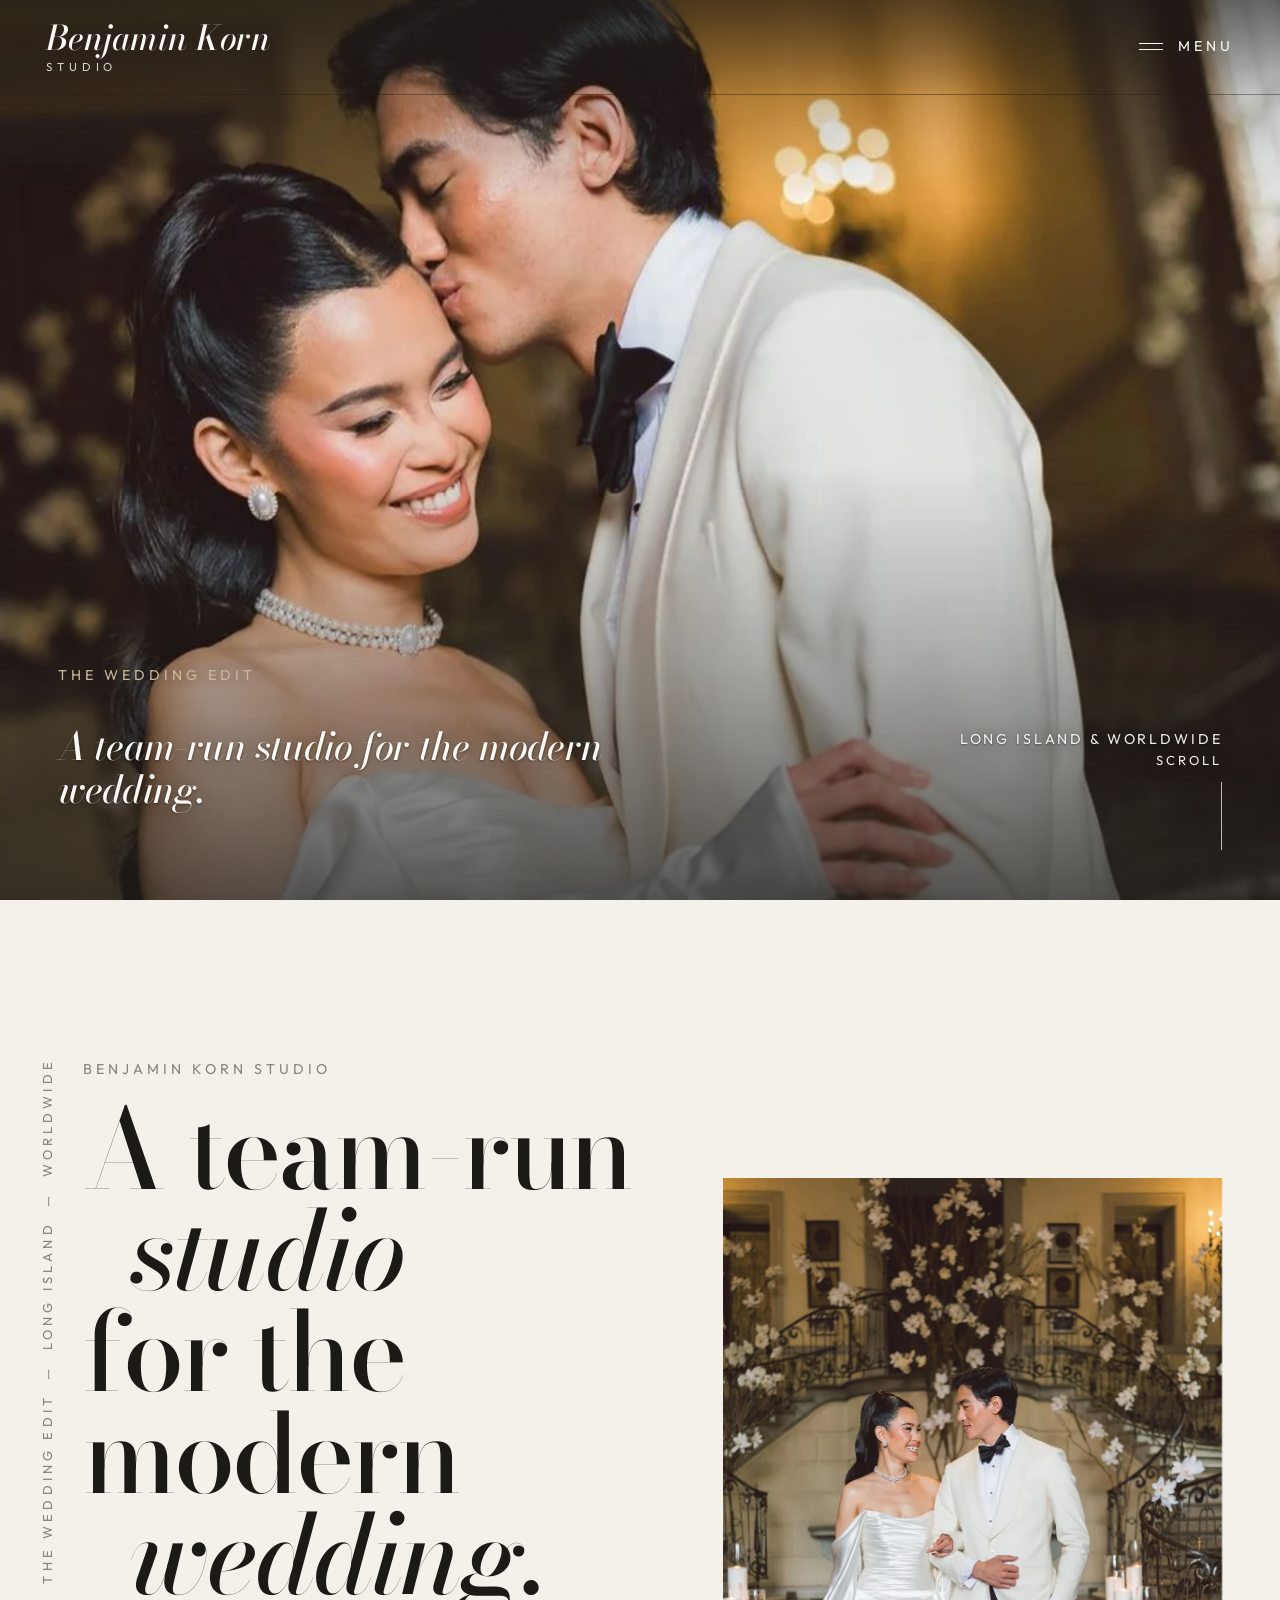
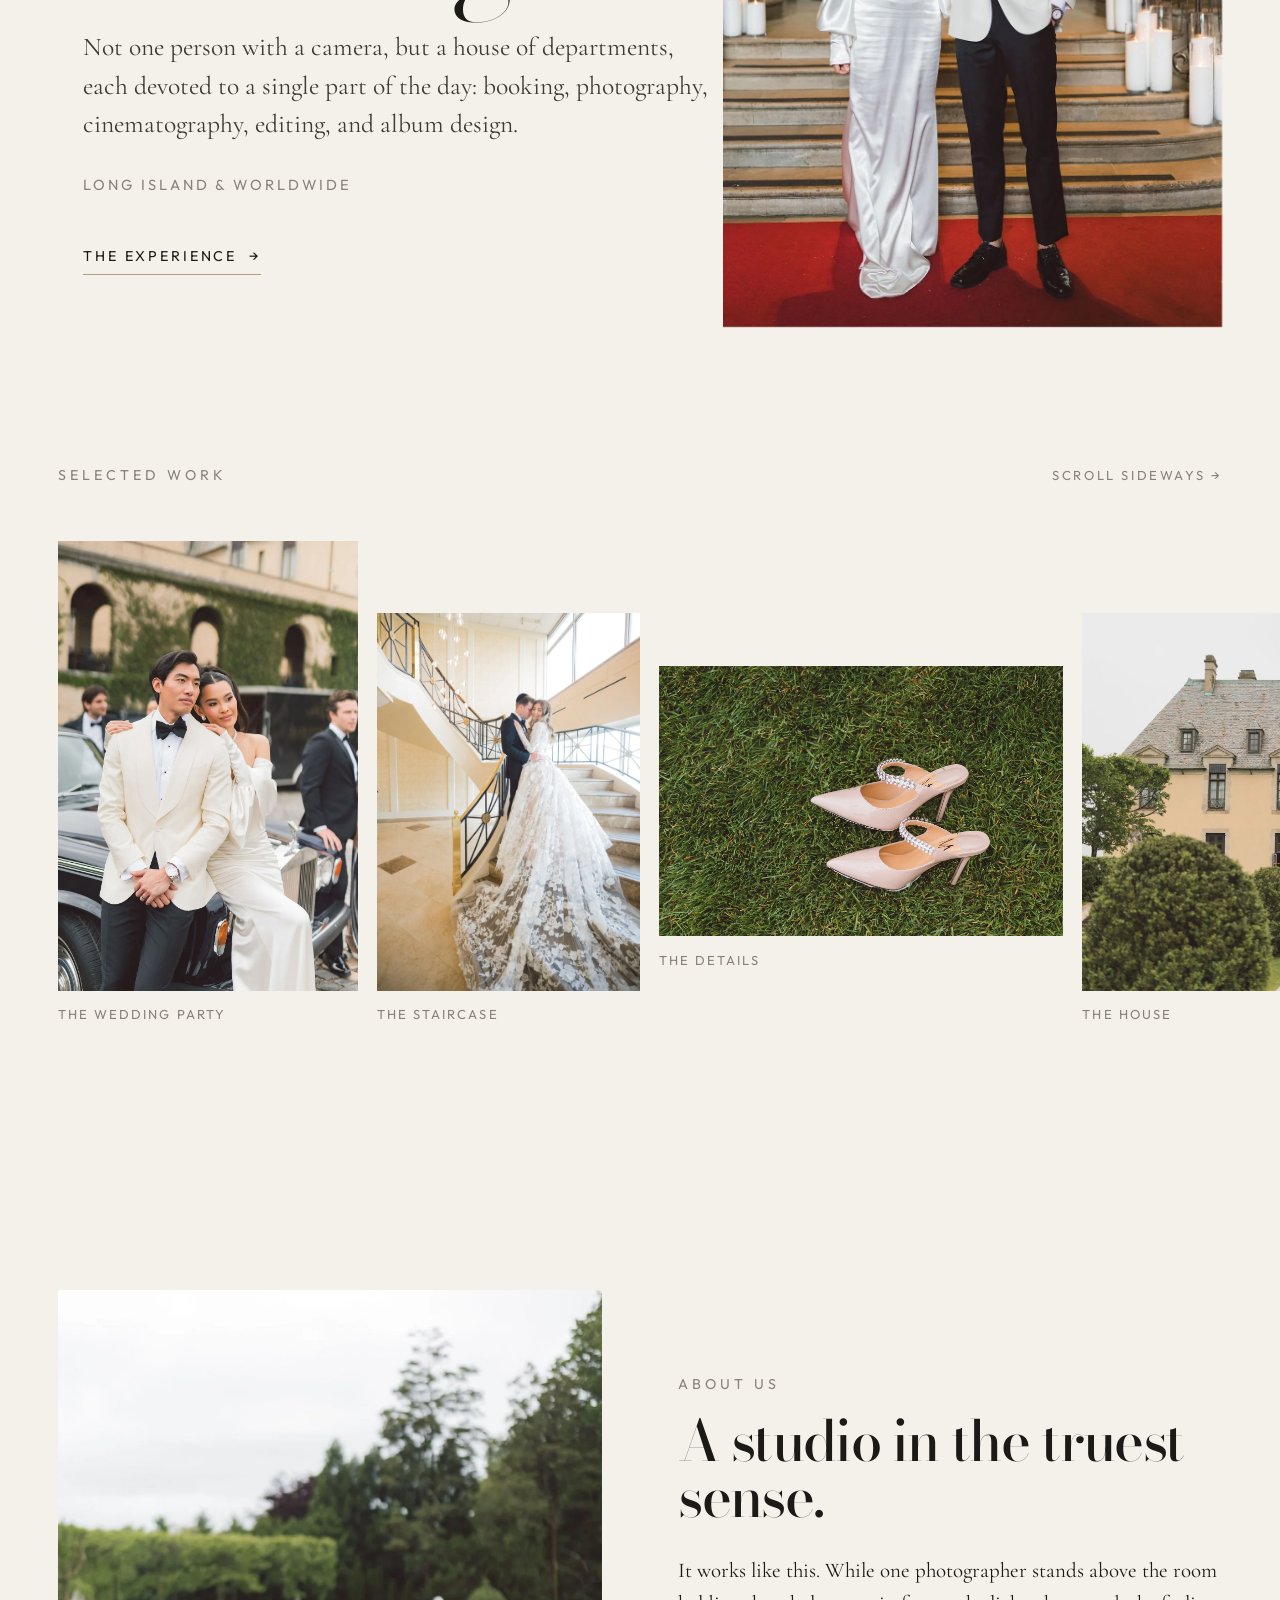
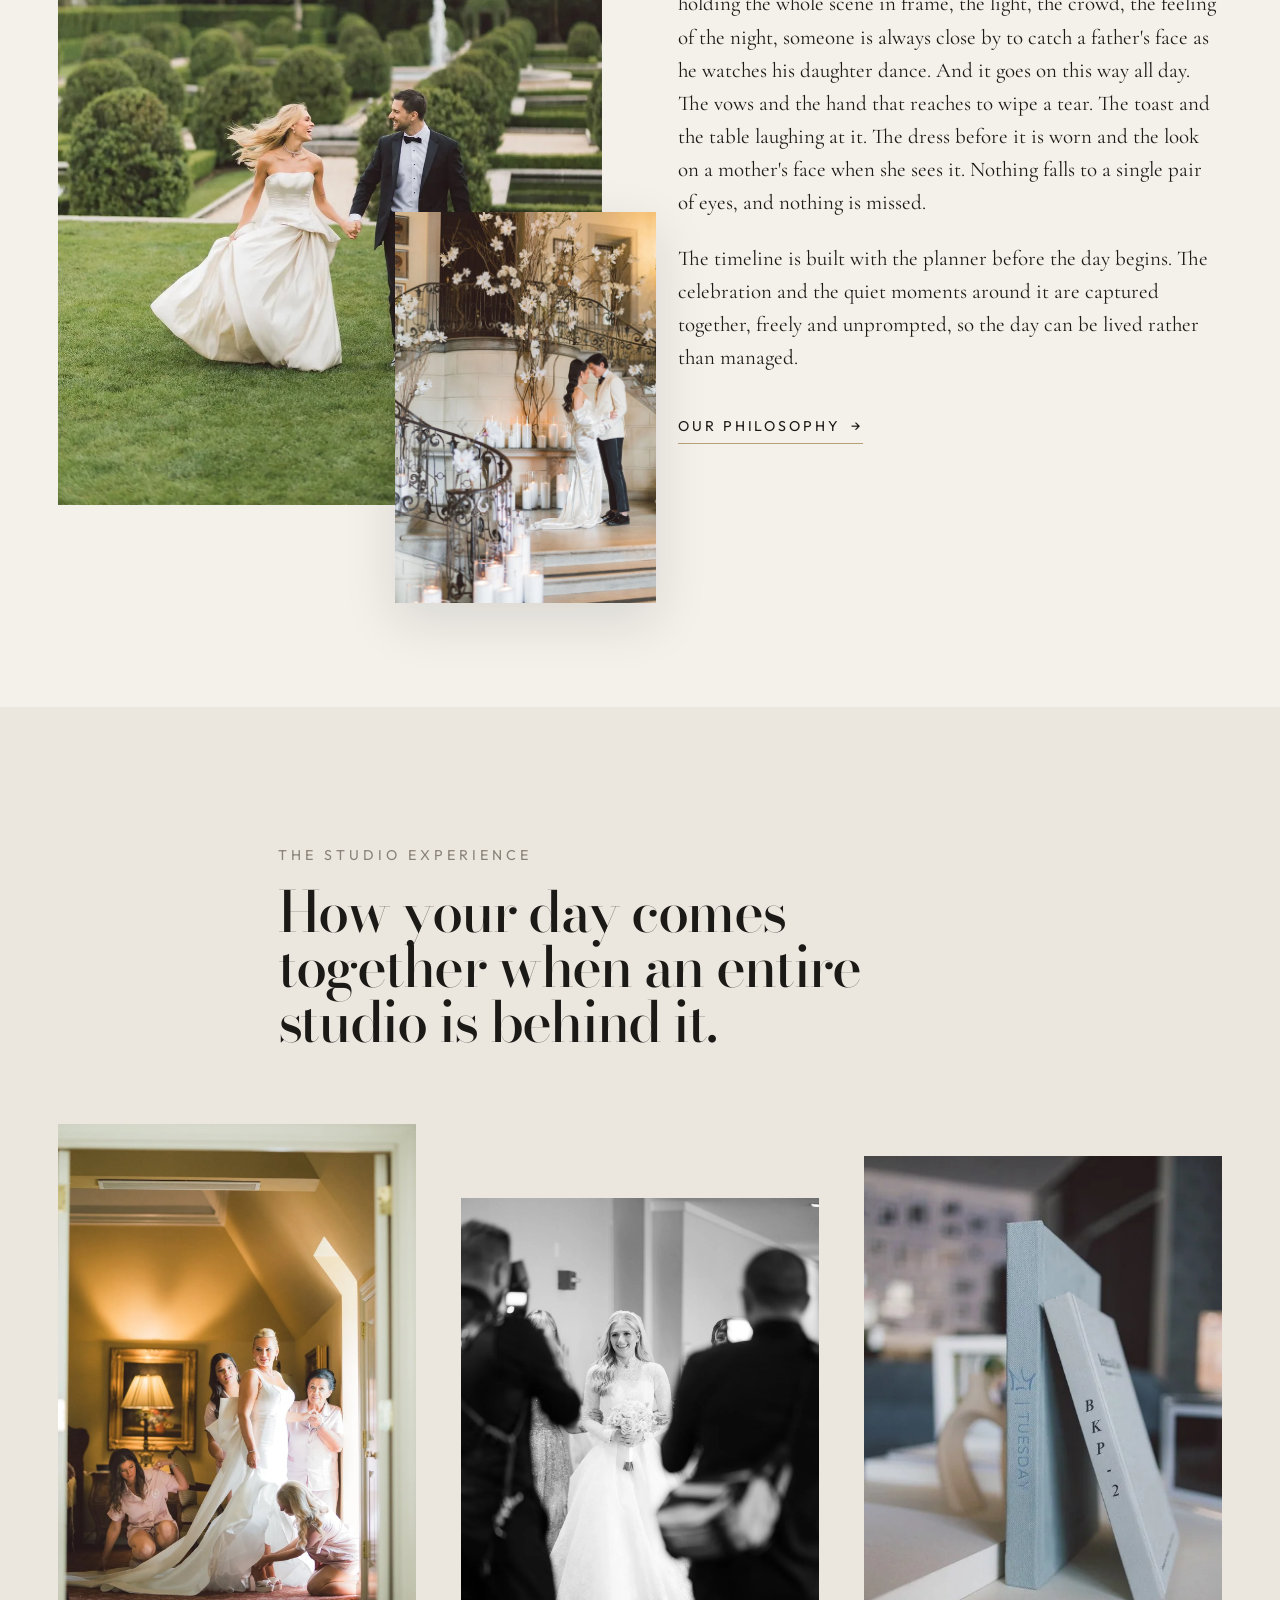
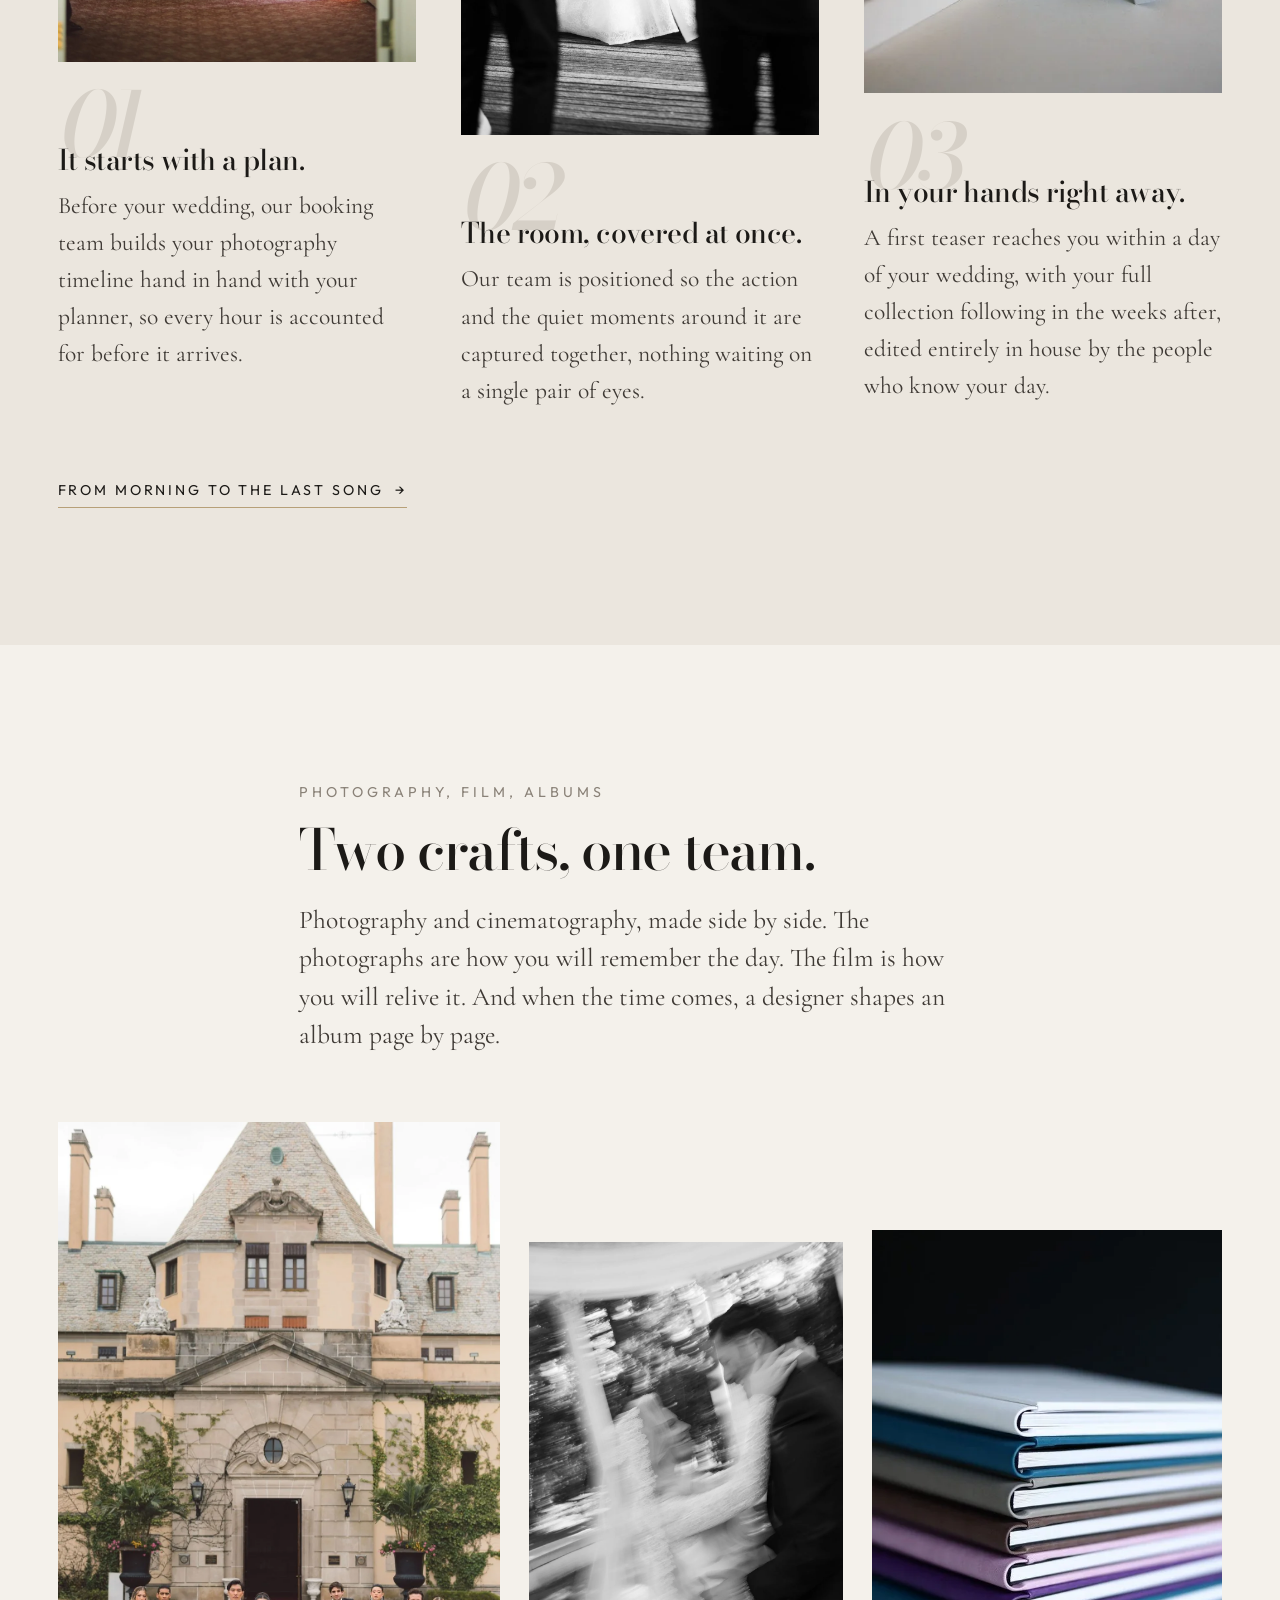
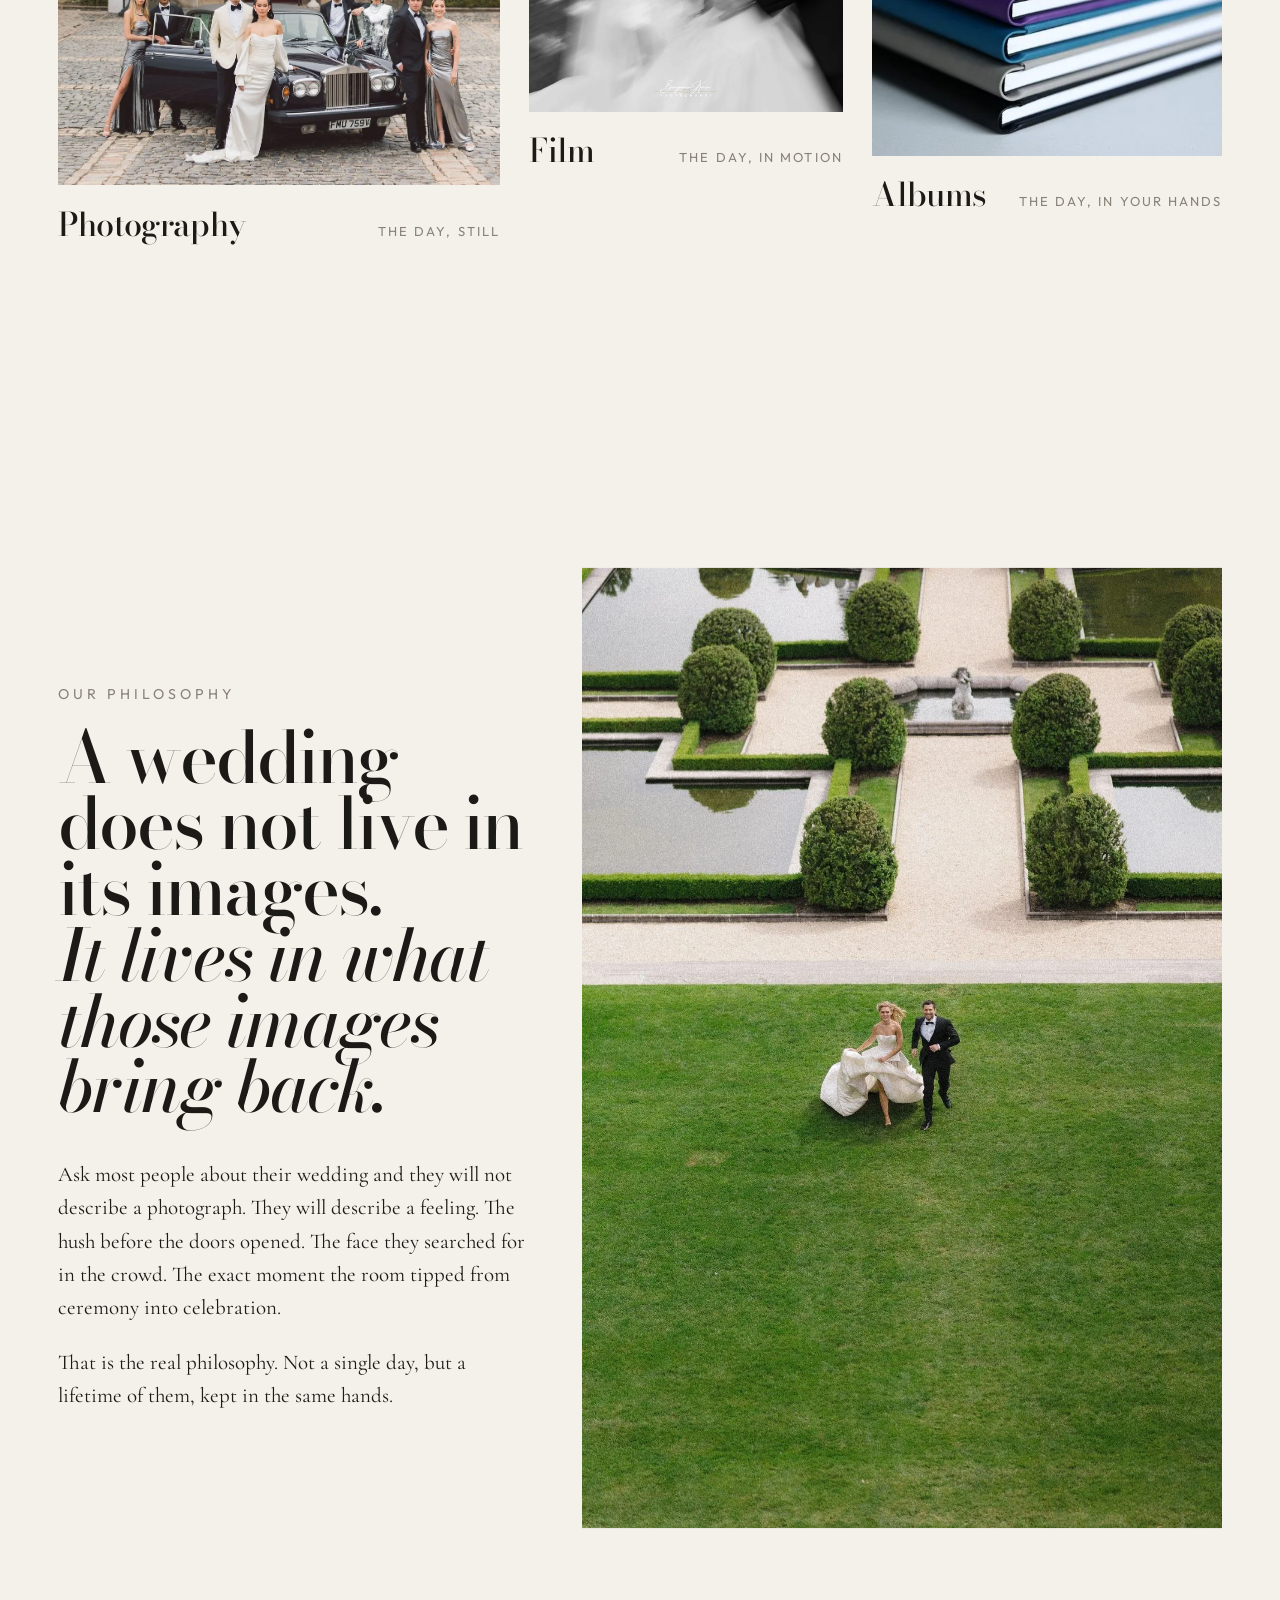
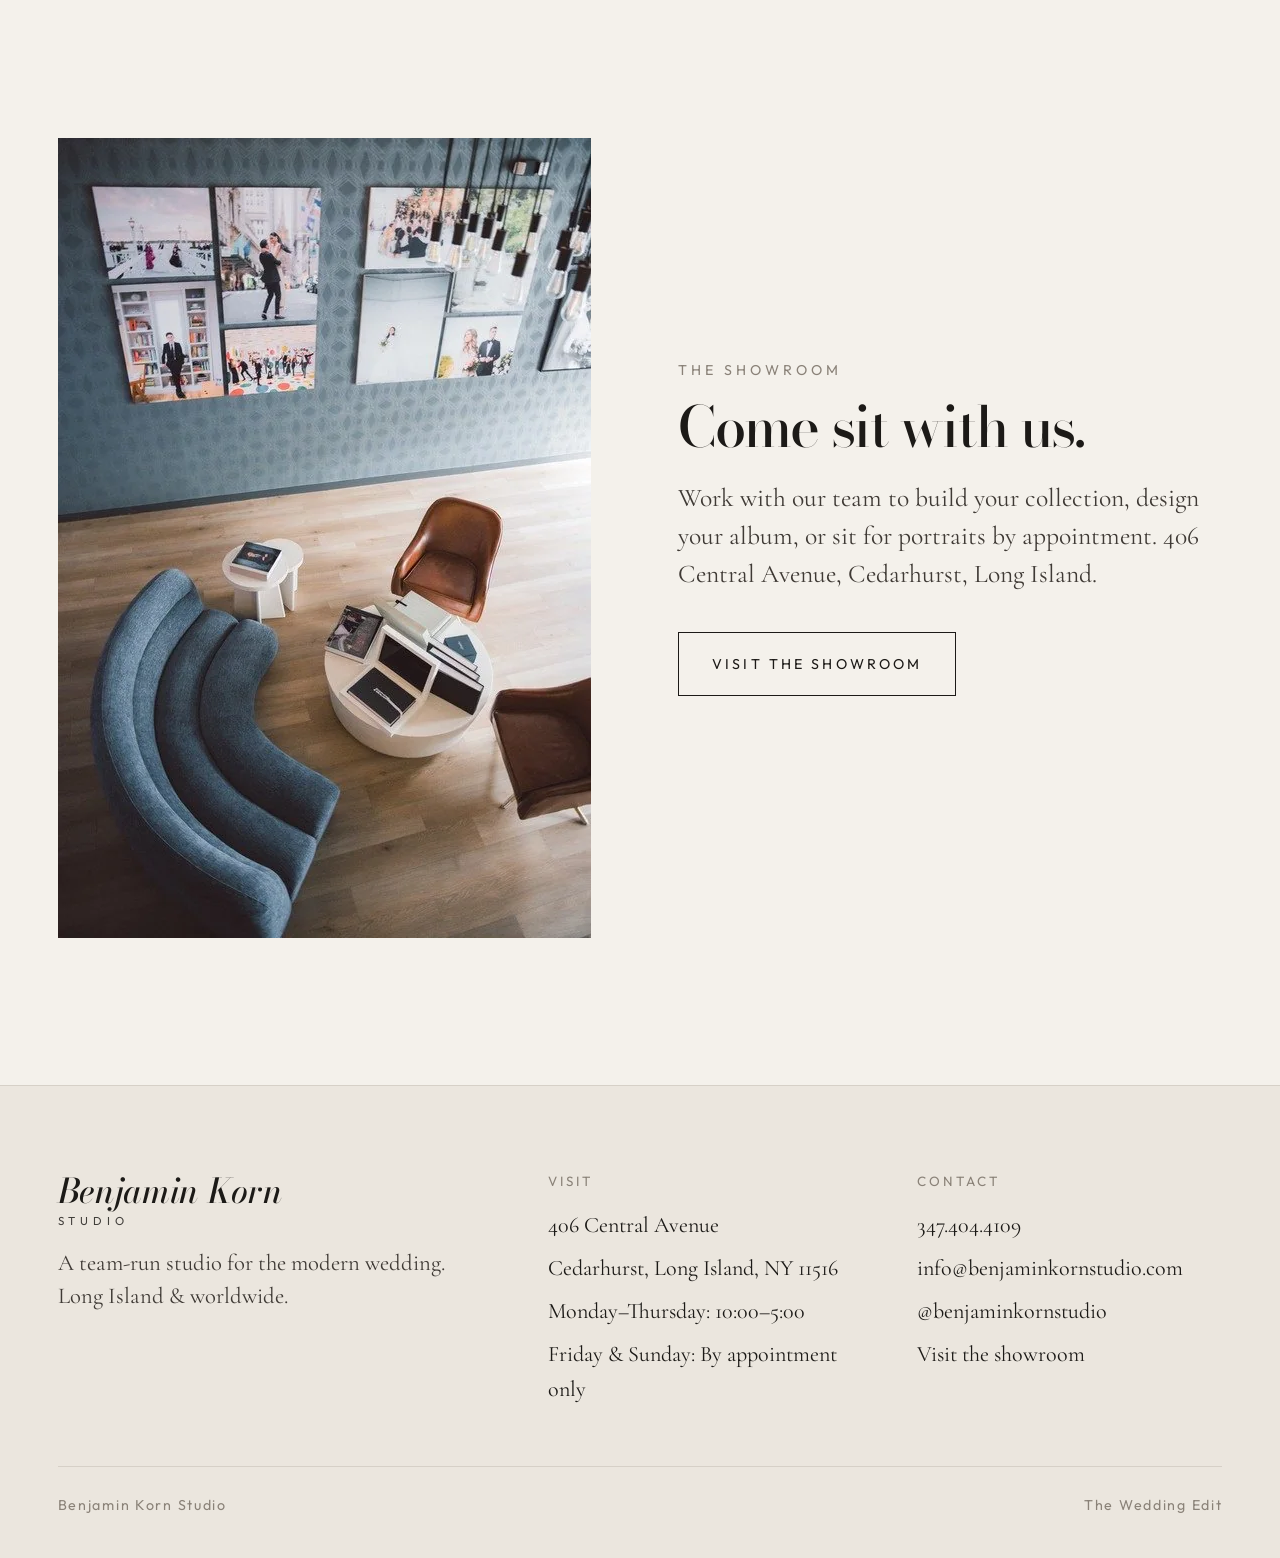
==== commit c55c4326: "hero recrop" ====
--- a/index.html
+++ b/index.html
@@ -63,19 +63,19 @@
   <div class="hero-stage">
     <picture class="hero-slide is-active">
       <source media="(max-width:860px)" srcset="hero-01-m.webp" type="image/webp">
-      <img src="hero-01-d.webp" width="1067" height="601" alt="A couple close together beneath a chandelier, her eyes closed as he kisses her forehead">
+      <img src="hero-01-d.webp" width="1067" height="600" alt="A couple close together beneath a chandelier, her eyes closed as he kisses her forehead">
     </picture>
     <picture class="hero-slide">
       <source media="(max-width:860px)" srcset="hero-02-m.webp" type="image/webp">
-      <img src="hero-02-d.webp" width="1800" height="1013" alt="A couple walking along a terrace, her long veil trailing behind them">
+      <img src="hero-02-d.webp" width="1800" height="1012" alt="A couple walking along a terrace, her long veil trailing behind them">
     </picture>
     <picture class="hero-slide">
       <source media="(max-width:860px)" srcset="hero-03-m.webp" type="image/webp">
-      <img src="hero-03-d.webp" width="1067" height="601" alt="A bride seated in a formal room, holding a large bouquet of white flowers">
+      <img src="hero-03-d.webp" width="1067" height="600" alt="A bride seated in a formal room, holding a large bouquet of white flowers">
     </picture>
     <picture class="hero-slide">
       <source media="(max-width:860px)" srcset="hero-04-m.webp" type="image/webp">
-      <img src="hero-04-d.webp" width="1067" height="601" alt="A couple sharing a kiss on a candlelit staircase wound with white flowers">
+      <img src="hero-04-d.webp" width="1067" height="600" alt="A couple sharing a kiss on a candlelit staircase wound with white flowers">
     </picture>
   </div>
   <div class="hero-scrim"></div>
--- a/styles.css
+++ b/styles.css
@@ -181,7 +181,7 @@
 
 /* ---------- Hero ---------- */
 .hero{
-  position:relative;height:100svh;min-height:36rem;overflow:hidden;background:var(--ink);
+  position:relative;height:100svh;min-height:28rem;overflow:hidden;background:var(--ink);
   color:var(--paper);
 }
 .hero-stage{position:absolute;inset:0}
@@ -197,33 +197,33 @@
 .hero-slide.is-active img{animation:ken 18s ease-in-out alternate forwards}
 @keyframes ken{
   from{transform:scale(1) translate3d(0,0,0)}
-  to{transform:scale(1.065) translate3d(-1.1%,-.6%,0)}
+  to{transform:scale(1.03) translate3d(-0.5%,0,0)}
 }
 .hero-slide:nth-child(2).is-active img{animation-name:ken-b}
 @keyframes ken-b{
-  from{transform:scale(1.05) translate3d(0,0,0)}
-  to{transform:scale(1) translate3d(1%,.4%,0)}
+  from{transform:scale(1.03) translate3d(0,0,0)}
+  to{transform:scale(1) translate3d(0.5%,0,0)}
 }
 .hero-slide:nth-child(4).is-active img{animation-name:ken-c}
 @keyframes ken-c{
   from{transform:scale(1) translate3d(0,0,0)}
-  to{transform:scale(1.06) translate3d(1.2%,-0.4%,0)}
+  to{transform:scale(1.03) translate3d(0.5%,0,0)}
 }
 .hero-scrim{
   position:absolute;inset:0;z-index:2;pointer-events:none;
   background:
-    linear-gradient(to top, rgba(28,26,23,.62) 0%, rgba(28,26,23,.22) 36%, rgba(28,26,23,0) 58%),
+    linear-gradient(to top, rgba(28,26,23,.72) 0%, rgba(28,26,23,.28) 26%, rgba(28,26,23,0) 48%),
     linear-gradient(to bottom, rgba(28,26,23,.42) 0%, rgba(28,26,23,0) 22%);
 }
 .hero-content{
   position:absolute;left:0;right:0;bottom:0;z-index:3;
-  padding:0 4.5vw 3.6rem;display:flex;align-items:flex-end;justify-content:space-between;gap:2rem;
+  padding:0 4.5vw 2.4rem;display:flex;align-items:flex-end;justify-content:space-between;gap:2rem;
 }
 .hero-content .kicker{color:var(--gold-dim);margin-bottom:.55rem}
 .hero-content .hero-title{
   font-family:var(--display);font-weight:500;font-style:italic;
-  font-size:clamp(1.85rem,3.4vw,2.85rem);letter-spacing:-.02em;line-height:1.12;
-  max-width:18em;text-shadow:0 2px 28px rgba(28,26,23,.55), 0 1px 3px rgba(28,26,23,.45);
+  font-size:clamp(1.7rem,3vw,2.5rem);letter-spacing:-.02em;line-height:1.12;
+  max-width:16em;text-shadow:0 2px 28px rgba(28,26,23,.55), 0 1px 3px rgba(28,26,23,.45);
 }
 .hero-content .hero-meta{
   font-family:var(--sans);font-size:.68rem;letter-spacing:.2em;text-transform:uppercase;
@@ -555,7 +555,7 @@
 @media (max-width:860px){
   .hero-scrim{
     background:
-      linear-gradient(to top, rgba(28,26,23,.72) 0%, rgba(28,26,23,.32) 42%, rgba(28,26,23,0) 64%),
+      linear-gradient(to top, rgba(28,26,23,.78) 0%, rgba(28,26,23,.32) 34%, rgba(28,26,23,0) 52%),
       linear-gradient(to bottom, rgba(28,26,23,.48) 0%, rgba(28,26,23,0) 24%);
   }
   html,body{font-size:18px}
@@ -584,7 +584,7 @@
   .filmstrip img,.filmstrip .is-tall img{height:48vw;max-height:none}
   .filmstrip .is-short img{height:36vw}
   .filmstrip figure:nth-child(3),.filmstrip figure:nth-child(6),.filmstrip figure:nth-child(5){margin-bottom:0}
-  .hero-content{flex-direction:column;align-items:flex-start;padding:0 1.4rem 2.2rem;gap:1.4rem}
+  .hero-content{flex-direction:column;align-items:flex-start;padding:0 1.4rem 1.8rem;gap:1rem}
   .scroll-hint{align-items:flex-start}
   .scroll-hint .line{height:2.2rem}
   .section{padding:4.2rem 0}
